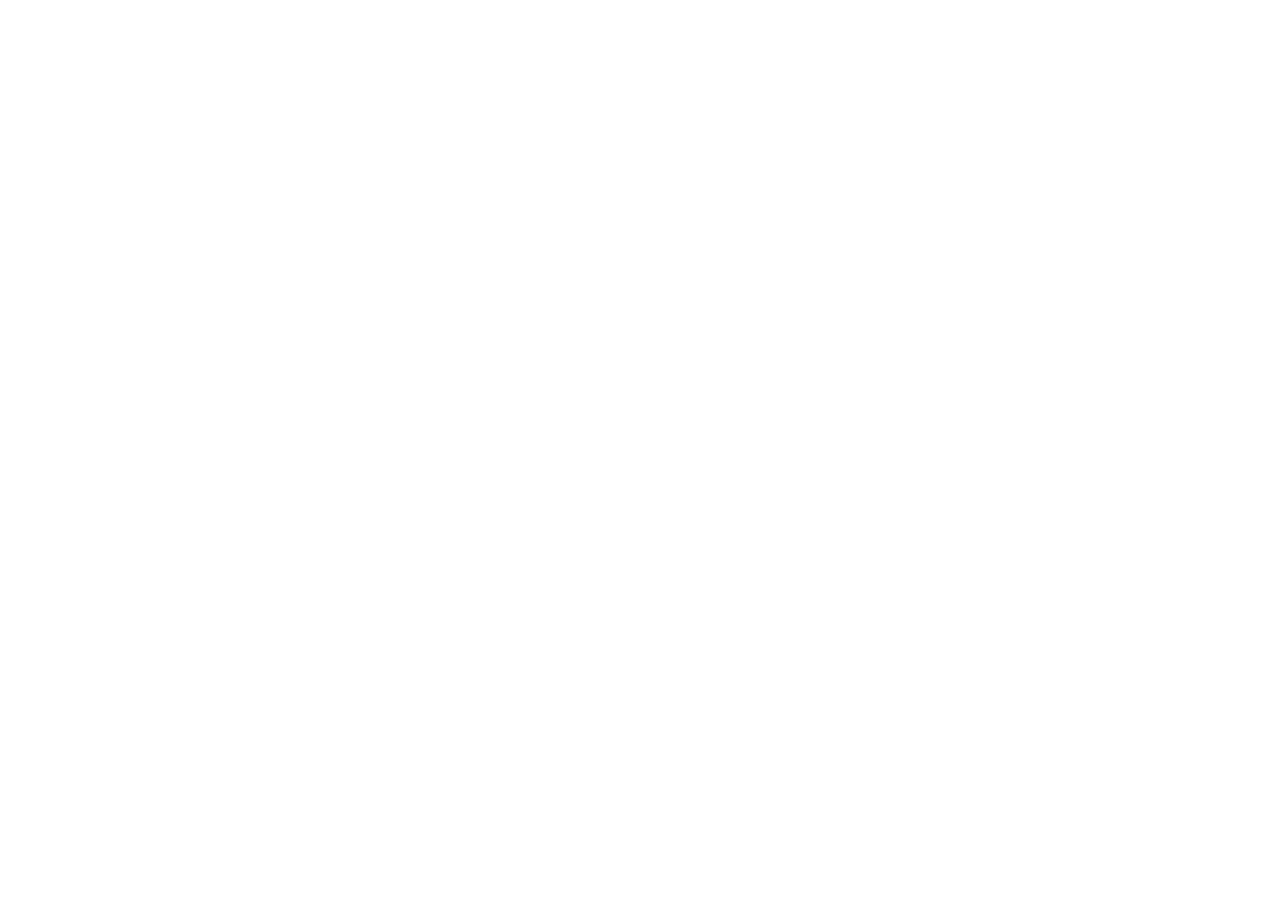
==== index.htm @ d8cf150c "Update index.htm" ====
<!DOCTYPE html>
<html lang="pt-BR">
<head>
<meta charset="utf-8">
<meta name="viewport" content="width=device-width, initial-scale=1, maximum-scale=1, user-scalable=no">
<meta name="theme-color" content="#0a0508">
<title>O Pacto de Prazer — Edição Pro</title>
<link href="https://fonts.googleapis.com/css2?family=Cinzel:wght@400;600;700&family=Inter:wght@300;400;500;600;700&display=swap" rel="stylesheet">
<link rel="stylesheet" href="style.css">
</head>
<body>
<div id="root"></div>
<script src="script.js"></script>
</body>
</html>
---- style.css ----
/* Ajuste do Cronómetro para a tela de 42" */
.timer-section {
    margin-top: 20px;
    padding: 20px;
    background: rgba(255, 255, 255, 0.05);
    border-radius: 15px;
    border: 1px solid #ff2a6d;
    text-align: center;
}
.timer-display {
    font-family: 'Cinzel', serif;
    font-size: 6rem;
    color: #ff2a6d;
    text-shadow: 0 0 20px rgba(255, 42, 109, 0.6);
    font-variant-numeric: tabular-nums;
}
.timer-btn {
    background: #1a0f16;
    border: 2px solid #ff2a6d;
    color: white;
    padding: 12px 35px;
    border-radius: 50px;
    cursor: pointer;
    font-weight: bold;
    margin: 5px;
    transition: 0.3s;
}
.timer-btn:hover { background: #ff2a6d; box-shadow: 0 0 15px #ff2a6d; }
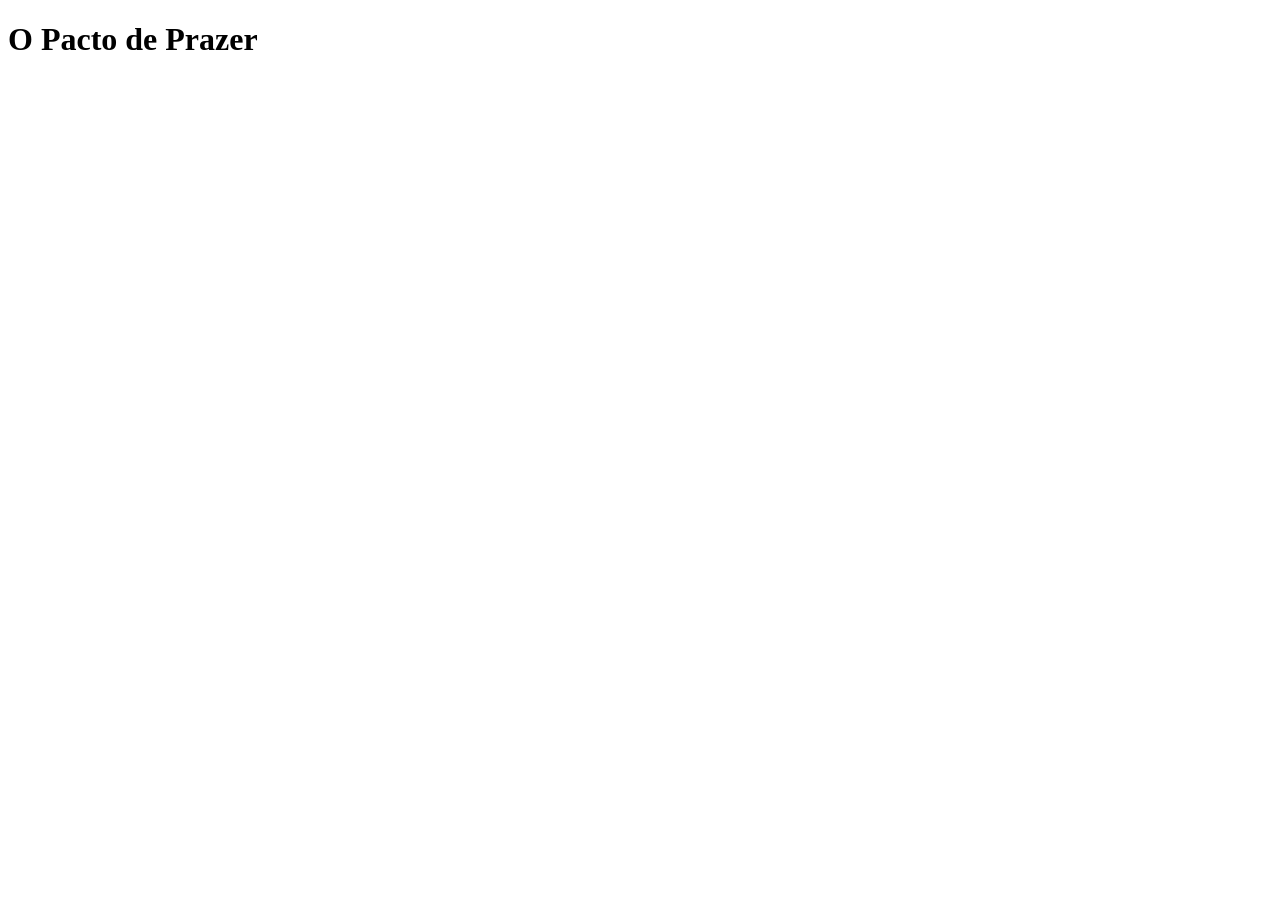
==== commit 7e30a7b7: "Update index.htm" ====
--- a/index.htm
+++ b/index.htm
@@ -1,15 +1,26 @@
 <!DOCTYPE html>
 <html lang="pt-BR">
 <head>
-<meta charset="utf-8">
-<meta name="viewport" content="width=device-width, initial-scale=1, maximum-scale=1, user-scalable=no">
-<meta name="theme-color" content="#0a0508">
-<title>O Pacto de Prazer — Edição Pro</title>
-<link href="https://fonts.googleapis.com/css2?family=Cinzel:wght@400;600;700&family=Inter:wght@300;400;500;600;700&display=swap" rel="stylesheet">
-<link rel="stylesheet" href="style.css">
+  <meta charset="UTF-8">
+  <meta name="viewport" content="width=device-width, initial-scale=1.0">
+  <title>O Pacto de Prazer</title>
+
+  <!-- CSS -->
+  <link rel="stylesheet" href="assets/css/main.css">
+  <link rel="stylesheet" href="assets/css/components.css">
+  <link rel="stylesheet" href="assets/css/responsive.css">
 </head>
 <body>
-<div id="root"></div>
-<script src="script.js"></script>
+
+  <div class="app">
+    <header class="header">
+      <h1>O Pacto de Prazer</h1>
+    </header>
+
+    <main id="game"></main>
+  </div>
+
+  <!-- JS -->
+  <script type="module" src="assets/js/main.js"></script>
 </body>
 </html>
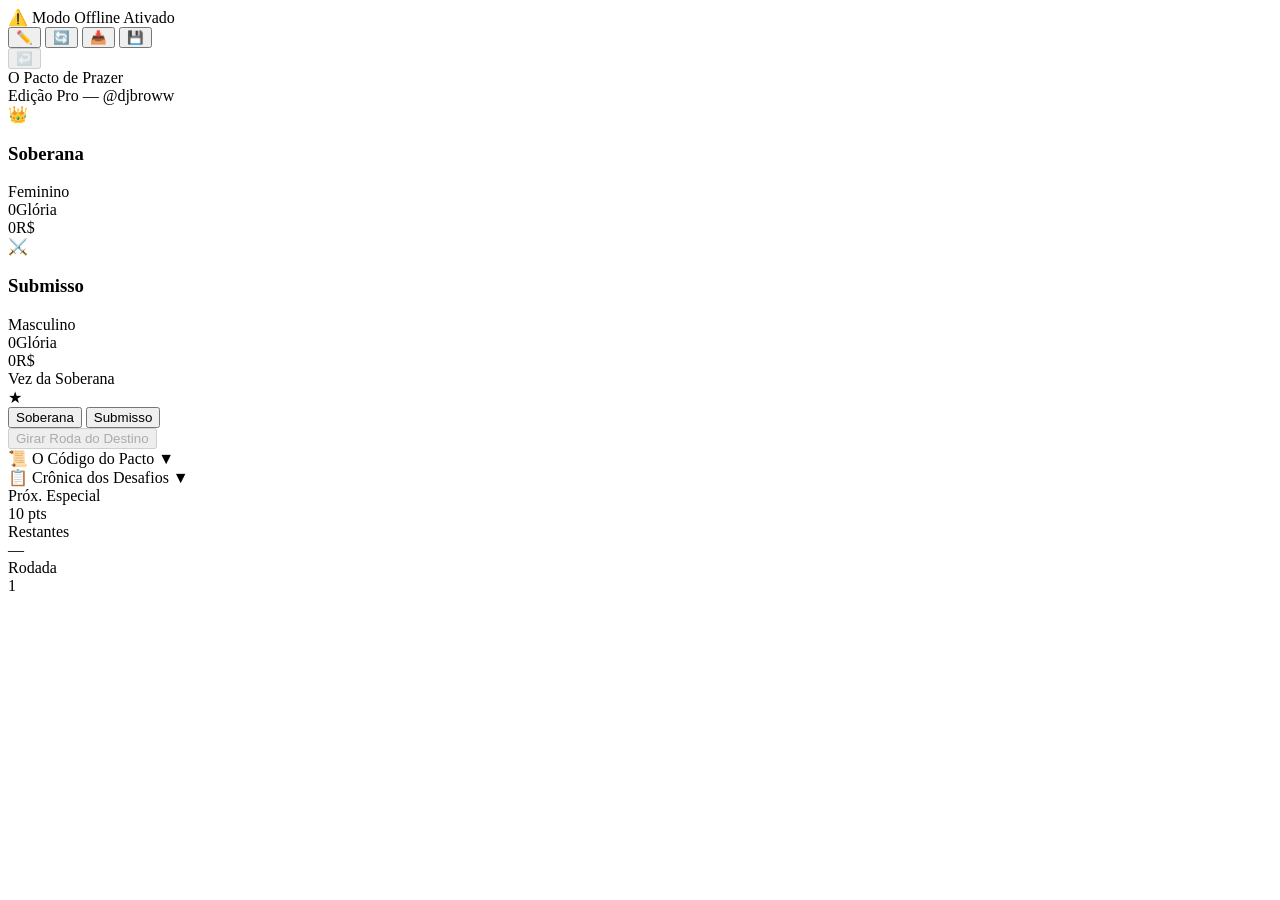
==== commit ce254640: "Update index.htm" ====
--- a/index.htm
+++ b/index.htm
@@ -1,26 +1,106 @@
 <!DOCTYPE html>
 <html lang="pt-BR">
 <head>
-  <meta charset="UTF-8">
-  <meta name="viewport" content="width=device-width, initial-scale=1.0">
-  <title>O Pacto de Prazer</title>
-
-  <!-- CSS -->
-  <link rel="stylesheet" href="assets/css/main.css">
-  <link rel="stylesheet" href="assets/css/components.css">
-  <link rel="stylesheet" href="assets/css/responsive.css">
+    <meta charset="utf-8">
+    <meta name="viewport" content="width=device-width, initial-scale=1, maximum-scale=1, user-scalable=no">
+    <meta name="theme-color" content="#0a0508">
+    <title>O Pacto de Prazer — Edição Pro</title>
+    
+    <link rel="manifest" href="manifest.json">
+    <link href="https://fonts.googleapis.com/css2?family=Cinzel:wght@400;700&family=Inter:wght@300;400;600;700&display=swap" rel="stylesheet">
+    <link rel="stylesheet" href="style.css">
 </head>
 <body>
 
-  <div class="app">
-    <header class="header">
-      <h1>O Pacto de Prazer</h1>
-    </header>
+    <div class="offline-indicator" id="offlineIndicator">
+      ⚠️ Modo Offline Ativado
+    </div>
 
-    <main id="game"></main>
-  </div>
+    <div class="app">
+        <div class="toolbar">
+            <button class="tool-btn" onclick="openEdit()">✏️</button>
+            <button class="tool-btn" onclick="resetGame()">🔄</button>
+            <button class="tool-btn" onclick="importData()">📥</button>
+            <button class="tool-btn" onclick="exportData()">💾</button>
+        </div>
 
-  <!-- JS -->
-  <script type="module" src="assets/js/main.js"></script>
+        <button class="undo-btn" id="undoBtn" onclick="undoLastAction()" disabled>↩️</button>
+
+        <header class="header">
+            <div class="logo">O Pacto de Prazer</div>
+            <div class="subtitle">Edição Pro — @djbroww</div>
+        </header>
+
+        <div class="game-area">
+            <div class="players-bar">
+                <div class="player-card" id="cardF" onclick="selectPlayer('F')">
+                    <div class="player-header">
+                        <div class="player-avatar">👑</div>
+                        <div class="player-info"><h3>Soberana</h3><span>Feminino</span></div>
+                    </div>
+                    <div class="player-stats">
+                        <div class="stat stat-f"><span class="stat-value" id="pointsF">0</span><span class="stat-label">Glória</span></div>
+                        <div class="stat stat-f"><span class="stat-value text-gold" id="moneyF">0</span><span class="stat-label">R$</span></div>
+                    </div>
+                </div>
+
+                <div class="player-card" id="cardM" onclick="selectPlayer('M')">
+                    <div class="player-header">
+                        <div class="player-avatar">⚔️</div>
+                        <div class="player-info"><h3>Submisso</h3><span>Masculino</span></div>
+                    </div>
+                    <div class="player-stats">
+                        <div class="stat stat-m"><span class="stat-value" id="pointsM">0</span><span class="stat-label">Glória</span></div>
+                        <div class="stat stat-m"><span class="stat-value text-gold" id="moneyM">0</span><span class="stat-label">R$</span></div>
+                    </div>
+                </div>
+            </div>
+
+            <div class="turn-bar" id="turnBar">Vez da Soberana</div>
+
+            <div class="wheel-section">
+                <div class="wheel-container">
+                    <div class="wheel-pointer"></div>
+                    <div class="wheel" id="wheel"><div class="wheel-center">★</div></div>
+                </div>
+
+                <div class="action-section">
+                    <div class="selector-row">
+                        <button class="selector-btn" id="btnF" onclick="setSelection('F')">Soberana</button>
+                        <button class="selector-btn" id="btnM" onclick="setSelection('M')">Submisso</button>
+                    </div>
+                    <button class="spin-btn" id="spinBtn" onclick="spinWheel()" disabled>Girar Roda do Destino</button>
+                </div>
+            </div>
+
+            <div class="info-panels">
+                <div class="panel" id="panelRules">
+                    <div class="panel-header" onclick="togglePanel('panelRules')">
+                        <span class="panel-title">📜 O Código do Pacto</span>
+                        <span class="panel-icon">▼</span>
+                    </div>
+                    <div class="panel-content"><div class="panel-body" id="rulesContentBody"></div></div>
+                </div>
+
+                <div class="panel" id="panelHistory">
+                    <div class="panel-header" onclick="togglePanel('panelHistory')">
+                        <span class="panel-title">📋 Crônica dos Desafios</span>
+                        <span class="panel-icon">▼</span>
+                    </div>
+                    <div class="panel-content"><div class="panel-body"><div class="history-list" id="historyList"></div></div></div>
+                </div>
+            </div>
+        </div>
+
+        <div class="status-bar">
+            <div class="status-item"><div class="status-label">Próx. Especial</div><div class="status-value" id="nextSpecial">10 pts</div></div>
+            <div class="status-item"><div class="status-label">Restantes</div><div class="status-value" id="remainingCh">—</div></div>
+            <div class="status-item"><div class="status-label">Rodada</div><div class="status-value" id="roundCount">1</div></div>
+        </div>
+    </div>
+
+    <div class="toast-container" id="toasts"></div>
+    
+    <script src="script.js"></script>
 </body>
 </html>
--- a/style.css
+++ b/style.css
@@ -0,0 +1,21 @@
+:root {
+  --bg-primary: #0a0508;
+  --bg-secondary: #12090f;
+  --bg-card: #1a0f16;
+  --bg-glass: rgba(255, 255, 255, 0.03);
+  --accent-primary: #ff2a6d;
+  --accent-secondary: #ff7eb3;
+  --accent-glow: rgba(255, 42, 109, 0.4);
+  --gold-primary: #ffd700;
+  --gold-secondary: #ffed4e;
+  --gold-glow: rgba(255, 215, 0, 0.4);
+  --text-main: #e0e0e0;
+  --text-dim: #999;
+}
+
+/* Copie o resto de todo o conteúdo que estava entre as tags <style> do seu arquivo original aqui */
+/* Adicione este bloco extra para o cronômetro novo no final */
+.timer-section { margin-top: 25px; text-align: center; background: var(--bg-glass); padding: 20px; border-radius: 20px; border: 1px solid var(--accent-primary); }
+.timer-display { font-family: 'Cinzel', serif; font-size: 6rem; color: var(--accent-primary); text-shadow: 0 0 20px var(--accent-glow); }
+.timer-btn { background: var(--bg-card); border: 2px solid var(--accent-primary); color: white; padding: 12px 35px; border-radius: 50px; cursor: pointer; font-weight: bold; margin: 5px; transition: 0.3s; }
+.timer-btn:hover { background: var(--accent-primary); box-shadow: 0 0 15px var(--accent-glow); }
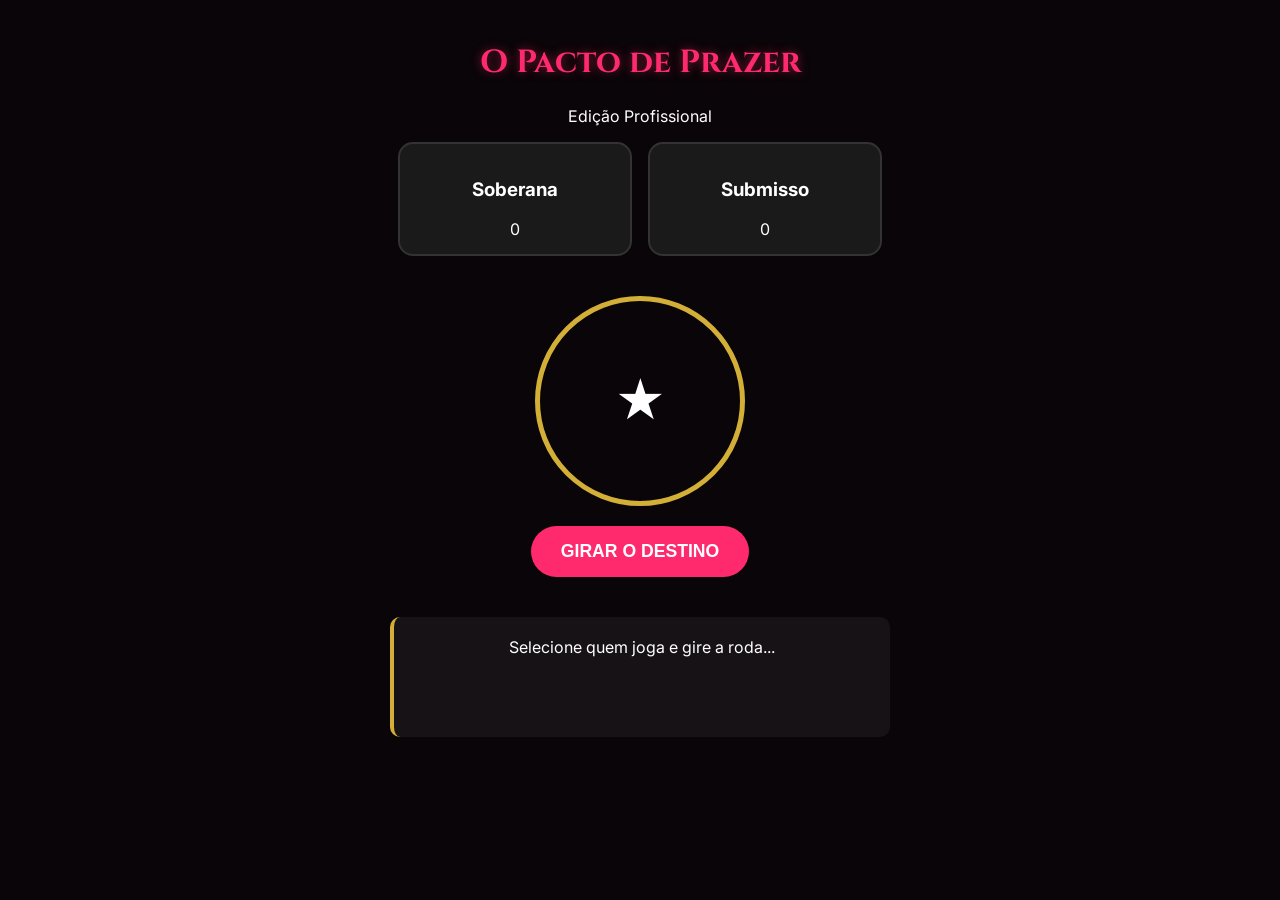
==== commit eeb85b0a: "Update index.htm" ====
--- a/index.htm
+++ b/index.htm
@@ -3,104 +3,38 @@
 <head>
     <meta charset="utf-8">
     <meta name="viewport" content="width=device-width, initial-scale=1, maximum-scale=1, user-scalable=no">
-    <meta name="theme-color" content="#0a0508">
-    <title>O Pacto de Prazer — Edição Pro</title>
-    
+    <title>O Pacto de Prazer</title>
     <link rel="manifest" href="manifest.json">
-    <link href="https://fonts.googleapis.com/css2?family=Cinzel:wght@400;700&family=Inter:wght@300;400;600;700&display=swap" rel="stylesheet">
     <link rel="stylesheet" href="style.css">
+    <link href="https://fonts.googleapis.com/css2?family=Cinzel:wght@700&family=Inter:wght@400;700&display=swap" rel="stylesheet">
 </head>
 <body>
-
-    <div class="offline-indicator" id="offlineIndicator">
-      ⚠️ Modo Offline Ativado
-    </div>
-
     <div class="app">
-        <div class="toolbar">
-            <button class="tool-btn" onclick="openEdit()">✏️</button>
-            <button class="tool-btn" onclick="resetGame()">🔄</button>
-            <button class="tool-btn" onclick="importData()">📥</button>
-            <button class="tool-btn" onclick="exportData()">💾</button>
-        </div>
-
-        <button class="undo-btn" id="undoBtn" onclick="undoLastAction()" disabled>↩️</button>
-
         <header class="header">
-            <div class="logo">O Pacto de Prazer</div>
-            <div class="subtitle">Edição Pro — @djbroww</div>
+            <h1>O Pacto de Prazer</h1>
+            <p>Edição Profissional</p>
         </header>
 
         <div class="game-area">
-            <div class="players-bar">
-                <div class="player-card" id="cardF" onclick="selectPlayer('F')">
-                    <div class="player-header">
-                        <div class="player-avatar">👑</div>
-                        <div class="player-info"><h3>Soberana</h3><span>Feminino</span></div>
-                    </div>
-                    <div class="player-stats">
-                        <div class="stat stat-f"><span class="stat-value" id="pointsF">0</span><span class="stat-label">Glória</span></div>
-                        <div class="stat stat-f"><span class="stat-value text-gold" id="moneyF">0</span><span class="stat-label">R$</span></div>
-                    </div>
+            <div class="players">
+                <div class="card" id="cardF" onclick="selectPlayer('F')">
+                    <h3>Soberana</h3>
+                    <div class="pts" id="pointsF">0</div>
                 </div>
-
-                <div class="player-card" id="cardM" onclick="selectPlayer('M')">
-                    <div class="player-header">
-                        <div class="player-avatar">⚔️</div>
-                        <div class="player-info"><h3>Submisso</h3><span>Masculino</span></div>
-                    </div>
-                    <div class="player-stats">
-                        <div class="stat stat-m"><span class="stat-value" id="pointsM">0</span><span class="stat-label">Glória</span></div>
-                        <div class="stat stat-m"><span class="stat-value text-gold" id="moneyM">0</span><span class="stat-label">R$</span></div>
-                    </div>
+                <div class="card" id="cardM" onclick="selectPlayer('M')">
+                    <h3>Submisso</h3>
+                    <div class="pts" id="pointsM">0</div>
                 </div>
             </div>
 
-            <div class="turn-bar" id="turnBar">Vez da Soberana</div>
-
-            <div class="wheel-section">
-                <div class="wheel-container">
-                    <div class="wheel-pointer"></div>
-                    <div class="wheel" id="wheel"><div class="wheel-center">★</div></div>
-                </div>
-
-                <div class="action-section">
-                    <div class="selector-row">
-                        <button class="selector-btn" id="btnF" onclick="setSelection('F')">Soberana</button>
-                        <button class="selector-btn" id="btnM" onclick="setSelection('M')">Submisso</button>
-                    </div>
-                    <button class="spin-btn" id="spinBtn" onclick="spinWheel()" disabled>Girar Roda do Destino</button>
-                </div>
+            <div class="wheel-box">
+                <div class="wheel" id="wheel">★</div>
+                <button class="spin-btn" id="spinBtn" onclick="spinWheel()">GIRAR O DESTINO</button>
             </div>
 
-            <div class="info-panels">
-                <div class="panel" id="panelRules">
-                    <div class="panel-header" onclick="togglePanel('panelRules')">
-                        <span class="panel-title">📜 O Código do Pacto</span>
-                        <span class="panel-icon">▼</span>
-                    </div>
-                    <div class="panel-content"><div class="panel-body" id="rulesContentBody"></div></div>
-                </div>
-
-                <div class="panel" id="panelHistory">
-                    <div class="panel-header" onclick="togglePanel('panelHistory')">
-                        <span class="panel-title">📋 Crônica dos Desafios</span>
-                        <span class="panel-icon">▼</span>
-                    </div>
-                    <div class="panel-content"><div class="panel-body"><div class="history-list" id="historyList"></div></div></div>
-                </div>
-            </div>
-        </div>
-
-        <div class="status-bar">
-            <div class="status-item"><div class="status-label">Próx. Especial</div><div class="status-value" id="nextSpecial">10 pts</div></div>
-            <div class="status-item"><div class="status-label">Restantes</div><div class="status-value" id="remainingCh">—</div></div>
-            <div class="status-item"><div class="status-label">Rodada</div><div class="status-value" id="roundCount">1</div></div>
+            <div id="challengeDisplay" class="challenge-text">Selecione quem joga e gire a roda...</div>
         </div>
     </div>
-
-    <div class="toast-container" id="toasts"></div>
-    
     <script src="script.js"></script>
 </body>
 </html>
--- a/style.css
+++ b/style.css
@@ -1,21 +1,84 @@
 :root {
-  --bg-primary: #0a0508;
-  --bg-secondary: #12090f;
-  --bg-card: #1a0f16;
-  --bg-glass: rgba(255, 255, 255, 0.03);
-  --accent-primary: #ff2a6d;
-  --accent-secondary: #ff7eb3;
-  --accent-glow: rgba(255, 42, 109, 0.4);
-  --gold-primary: #ffd700;
-  --gold-secondary: #ffed4e;
-  --gold-glow: rgba(255, 215, 0, 0.4);
-  --text-main: #e0e0e0;
-  --text-dim: #999;
+    --primary: #ff2a6d;
+    --gold: #d4af37;
+    --bg: #0a0508;
 }
 
-/* Copie o resto de todo o conteúdo que estava entre as tags <style> do seu arquivo original aqui */
-/* Adicione este bloco extra para o cronômetro novo no final */
-.timer-section { margin-top: 25px; text-align: center; background: var(--bg-glass); padding: 20px; border-radius: 20px; border: 1px solid var(--accent-primary); }
-.timer-display { font-family: 'Cinzel', serif; font-size: 6rem; color: var(--accent-primary); text-shadow: 0 0 20px var(--accent-glow); }
-.timer-btn { background: var(--bg-card); border: 2px solid var(--accent-primary); color: white; padding: 12px 35px; border-radius: 50px; cursor: pointer; font-weight: bold; margin: 5px; transition: 0.3s; }
-.timer-btn:hover { background: var(--accent-primary); box-shadow: 0 0 15px var(--accent-glow); }
+body {
+    background-color: var(--bg);
+    color: white;
+    font-family: 'Inter', sans-serif;
+    margin: 0;
+    display: flex;
+    justify-content: center;
+    overflow-x: hidden;
+}
+
+.app {
+    width: 100%;
+    max-width: 500px;
+    padding: 20px;
+    text-align: center;
+}
+
+.header h1 {
+    font-family: 'Cinzel', serif;
+    color: var(--primary);
+    text-shadow: 0 0 10px rgba(255, 42, 109, 0.5);
+}
+
+.players {
+    display: flex;
+    justify-content: space-around;
+    margin-bottom: 30px;
+}
+
+.card {
+    background: #1a1a1a;
+    padding: 15px;
+    border-radius: 15px;
+    border: 2px solid #333;
+    width: 40%;
+    transition: 0.3s;
+}
+
+.card.active {
+    border-color: var(--primary);
+    box-shadow: 0 0 15px var(--primary);
+}
+
+.wheel-box {
+    margin: 40px 0;
+}
+
+.wheel {
+    width: 200px;
+    height: 200px;
+    border-radius: 50%;
+    border: 5px solid var(--gold);
+    margin: 0 auto 20px;
+    display: flex;
+    align-items: center;
+    justify-content: center;
+    font-size: 50px;
+    transition: transform 3s cubic-bezier(0.1, 0, 0.2, 1);
+}
+
+.spin-btn {
+    background: var(--primary);
+    color: white;
+    border: none;
+    padding: 15px 30px;
+    border-radius: 50px;
+    font-weight: bold;
+    font-size: 1.1rem;
+    cursor: pointer;
+}
+
+.challenge-text {
+    background: rgba(255, 255, 255, 0.05);
+    padding: 20px;
+    border-radius: 10px;
+    min-height: 80px;
+    border-left: 4px solid var(--gold);
+}
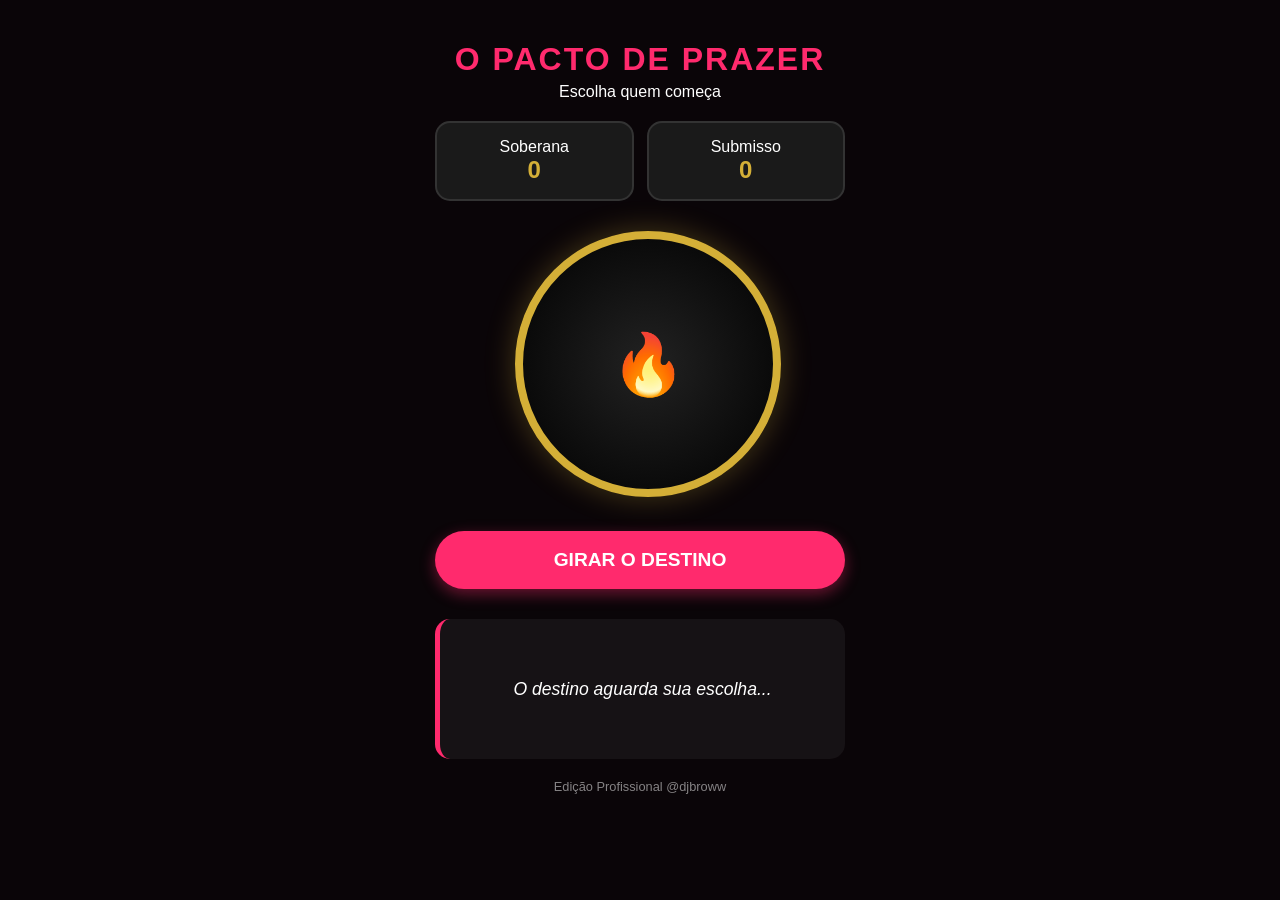
==== commit 1b03c7a5: "Update index.htm" ====
--- a/index.htm
+++ b/index.htm
@@ -4,37 +4,210 @@
     <meta charset="utf-8">
     <meta name="viewport" content="width=device-width, initial-scale=1, maximum-scale=1, user-scalable=no">
     <title>O Pacto de Prazer</title>
-    <link rel="manifest" href="manifest.json">
-    <link rel="stylesheet" href="style.css">
-    <link href="https://fonts.googleapis.com/css2?family=Cinzel:wght@700&family=Inter:wght@400;700&display=swap" rel="stylesheet">
+    
+    <style>
+        :root {
+            --primary: #ff2a6d;
+            --gold: #d4af37;
+            --bg: #0a0508;
+            --card-bg: #1a1a1a;
+        }
+
+        body {
+            background-color: var(--bg);
+            color: white;
+            font-family: 'Segoe UI', Roboto, sans-serif;
+            margin: 0;
+            display: flex;
+            flex-direction: column;
+            align-items: center;
+            min-height: 100vh;
+        }
+
+        .app {
+            width: 100%;
+            max-width: 450px;
+            padding: 20px;
+            box-sizing: border-box;
+            text-align: center;
+        }
+
+        header h1 {
+            color: var(--primary);
+            font-size: 2rem;
+            margin-bottom: 5px;
+            text-transform: uppercase;
+            letter-spacing: 2px;
+        }
+
+        .players {
+            display: flex;
+            justify-content: space-between;
+            margin: 20px 0;
+        }
+
+        .player-card {
+            background: var(--card-bg);
+            border: 2px solid #333;
+            border-radius: 15px;
+            width: 45%;
+            padding: 15px 5px;
+            transition: 0.3s;
+            cursor: pointer;
+        }
+
+        .player-card.active {
+            border-color: var(--primary);
+            box-shadow: 0 0 15px var(--primary);
+            transform: scale(1.05);
+        }
+
+        .points {
+            font-size: 1.5rem;
+            font-weight: bold;
+            color: var(--gold);
+        }
+
+        .wheel-container {
+            position: relative;
+            margin: 30px auto;
+            width: 250px;
+            height: 250px;
+        }
+
+        .wheel {
+            width: 100%;
+            height: 100%;
+            border-radius: 50%;
+            border: 8px solid var(--gold);
+            display: flex;
+            align-items: center;
+            justify-content: center;
+            font-size: 60px;
+            background: radial-gradient(circle, #222, #000);
+            transition: transform 3s cubic-bezier(0.1, 0, 0.2, 1);
+            box-shadow: 0 0 30px rgba(212, 175, 55, 0.3);
+        }
+
+        .spin-btn {
+            background: var(--primary);
+            color: white;
+            border: none;
+            padding: 18px 40px;
+            border-radius: 50px;
+            font-size: 1.2rem;
+            font-weight: bold;
+            margin-top: 20px;
+            cursor: pointer;
+            width: 100%;
+            box-shadow: 0 5px 15px rgba(255, 42, 109, 0.4);
+        }
+
+        .spin-btn:active { transform: scale(0.98); }
+
+        .challenge-box {
+            margin-top: 30px;
+            background: rgba(255, 255, 255, 0.05);
+            border-radius: 15px;
+            padding: 20px;
+            min-height: 100px;
+            display: flex;
+            align-items: center;
+            justify-content: center;
+            border-left: 5px solid var(--primary);
+            font-style: italic;
+            font-size: 1.1rem;
+        }
+
+        .footer { margin-top: auto; padding: 20px; font-size: 0.8rem; opacity: 0.5; }
+    </style>
 </head>
 <body>
+
     <div class="app">
-        <header class="header">
+        <header>
             <h1>O Pacto de Prazer</h1>
-            <p>Edição Profissional</p>
+            <div id="turn-indicator">Escolha quem começa</div>
         </header>
 
-        <div class="game-area">
-            <div class="players">
-                <div class="card" id="cardF" onclick="selectPlayer('F')">
-                    <h3>Soberana</h3>
-                    <div class="pts" id="pointsF">0</div>
-                </div>
-                <div class="card" id="cardM" onclick="selectPlayer('M')">
-                    <h3>Submisso</h3>
-                    <div class="pts" id="pointsM">0</div>
-                </div>
+        <div class="players">
+            <div class="player-card" id="cardF" onclick="selectPlayer('F')">
+                <div>Soberana</div>
+                <div class="points" id="ptsF">0</div>
             </div>
-
-            <div class="wheel-box">
-                <div class="wheel" id="wheel">★</div>
-                <button class="spin-btn" id="spinBtn" onclick="spinWheel()">GIRAR O DESTINO</button>
+            <div class="player-card" id="cardM" onclick="selectPlayer('M')">
+                <div>Submisso</div>
+                <div class="points" id="ptsM">0</div>
             </div>
-
-            <div id="challengeDisplay" class="challenge-text">Selecione quem joga e gire a roda...</div>
         </div>
+
+        <div class="wheel-container">
+            <div class="wheel" id="wheel">🔥</div>
+        </div>
+
+        <button class="spin-btn" onclick="play()">GIRAR O DESTINO</button>
+
+        <div class="challenge-box" id="display">
+            O destino aguarda sua escolha...
+        </div>
+
+        <div class="footer">Edição Profissional @djbroww</div>
     </div>
-    <script src="script.js"></script>
+
+    <script>
+        let currentPlayer = null;
+        let pointsF = 0;
+        let pointsM = 0;
+
+        const desafios = [
+            "Dê um beijo de 1 minuto onde seu parceiro(a) escolher.",
+            "Faça uma massagem relaxante e provocante por 3 minutos.",
+            "Sussurre um fetiche que você nunca contou antes.",
+            "Tire duas peças de roupa à sua escolha.",
+            "O parceiro(a) tem 1 minuto para fazer o que quiser com você.",
+            "Beba um gole de algo e passe para o parceiro(a) pela boca.",
+            "Fique apenas de roupas íntimas até o final da próxima rodada.",
+            "Use as mãos para explorar o corpo do outro, mas sem beijar.",
+            "Descreva detalhadamente o que quer fazer depois do jogo.",
+            "Dê uma mordida leve no pescoço ou orelha do parceiro(a)."
+        ];
+
+        function selectPlayer(p) {
+            currentPlayer = p;
+            document.querySelectorAll('.player-card').forEach(c => c.classList.remove('active'));
+            document.getElementById('card' + p).classList.add('active');
+            document.getElementById('turn-indicator').innerText = "Vez de: " + (p === 'F' ? 'Soberana' : 'Submisso');
+        }
+
+        function play() {
+            if (!currentPlayer) {
+                alert("Selecione primeiro quem vai jogar!");
+                return;
+            }
+
+            const wheel = document.getElementById('wheel');
+            const display = document.getElementById('display');
+            
+            // Giro visual
+            const rotation = Math.floor(Math.random() * 360) + 1440; 
+            wheel.style.transform = `rotate(${rotation}deg)`;
+            display.innerText = "O destino está decidindo...";
+
+            setTimeout(() => {
+                // Escolhe desafio
+                const randomDesafio = desafios[Math.floor(Math.random() * desafios.length)];
+                display.innerText = randomDesafio;
+
+                // Soma pontos
+                if (currentPlayer === 'F') {
+                    pointsF += 10;
+                    document.getElementById('ptsF').innerText = pointsF;
+                } else {
+                    pointsM += 10;
+                    document.getElementById('ptsM').innerText = pointsM;
+                }
+            }, 3000);
+        }
+    </script>
 </body>
 </html>
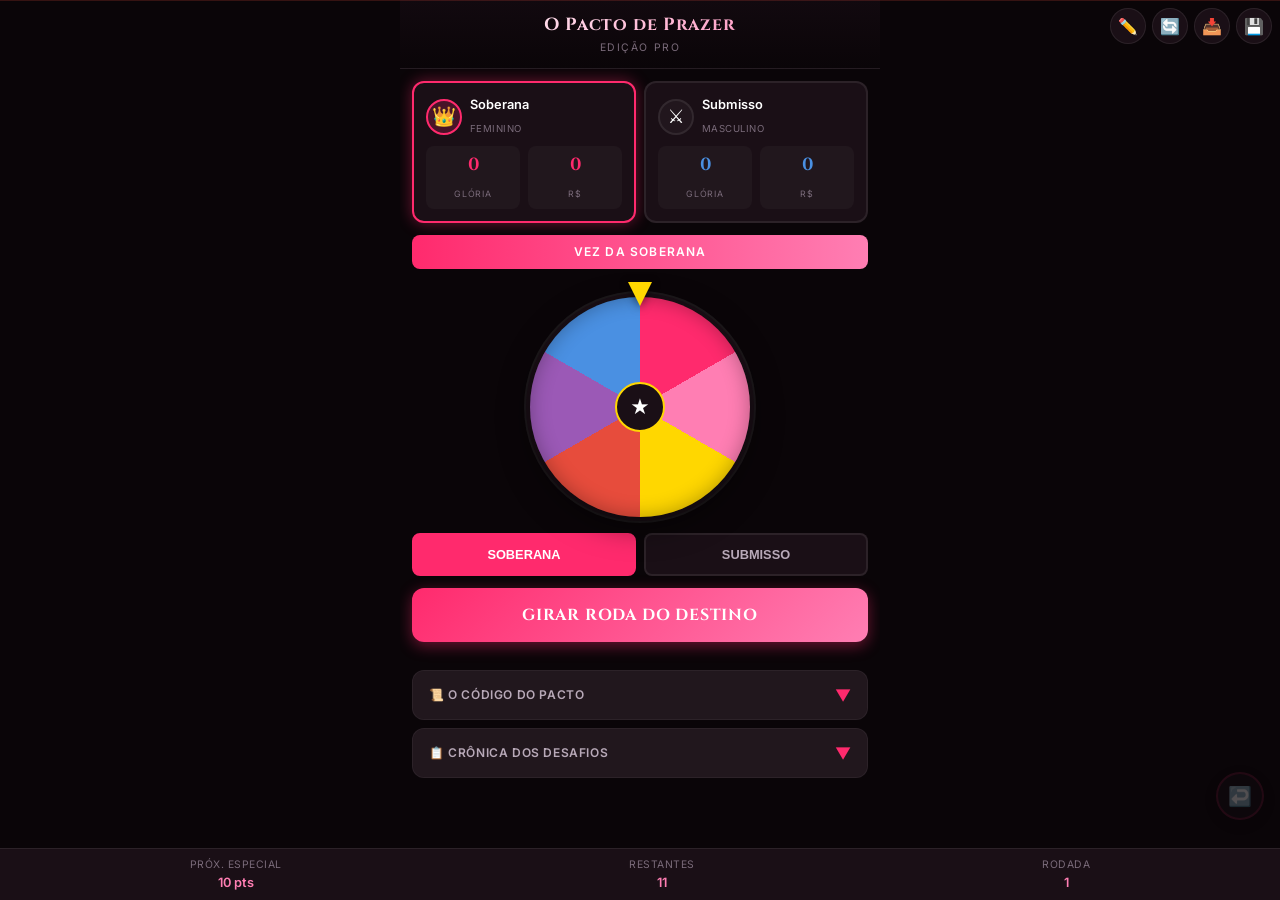
==== commit 41ef0c2e: "Update index.htm" ====
--- a/index.htm
+++ b/index.htm
@@ -1,213 +1,2693 @@
 <!DOCTYPE html>
 <html lang="pt-BR">
 <head>
-    <meta charset="utf-8">
-    <meta name="viewport" content="width=device-width, initial-scale=1, maximum-scale=1, user-scalable=no">
-    <title>O Pacto de Prazer</title>
+<meta charset="utf-8">
+<meta name="viewport" content="width=device-width, initial-scale=1, maximum-scale=1, user-scalable=no">
+<meta name="theme-color" content="#0a0508">
+<meta name="description" content="O Pacto de Prazer - Jogo de desafios para casais">
+<title>O Pacto de Prazer — Edição Pro (Corrigido)</title>
+<link href="https://fonts.googleapis.com/css2?family=Cinzel:wght@400;600;700&family=Inter:wght@300;400;500;600;700&display=swap" rel="stylesheet">
+
+<style>
+  :root {
+    --bg-primary: #0a0508;
+    --bg-secondary: #12090f;
+    --bg-card: #1a0f16;
+    --bg-glass: rgba(255, 255, 255, 0.03);
     
-    <style>
-        :root {
-            --primary: #ff2a6d;
-            --gold: #d4af37;
-            --bg: #0a0508;
-            --card-bg: #1a1a1a;
-        }
-
-        body {
-            background-color: var(--bg);
-            color: white;
-            font-family: 'Segoe UI', Roboto, sans-serif;
-            margin: 0;
-            display: flex;
-            flex-direction: column;
-            align-items: center;
-            min-height: 100vh;
-        }
-
-        .app {
-            width: 100%;
-            max-width: 450px;
-            padding: 20px;
-            box-sizing: border-box;
-            text-align: center;
-        }
-
-        header h1 {
-            color: var(--primary);
-            font-size: 2rem;
-            margin-bottom: 5px;
-            text-transform: uppercase;
-            letter-spacing: 2px;
-        }
-
-        .players {
-            display: flex;
-            justify-content: space-between;
-            margin: 20px 0;
-        }
-
-        .player-card {
-            background: var(--card-bg);
-            border: 2px solid #333;
-            border-radius: 15px;
-            width: 45%;
-            padding: 15px 5px;
-            transition: 0.3s;
-            cursor: pointer;
-        }
-
-        .player-card.active {
-            border-color: var(--primary);
-            box-shadow: 0 0 15px var(--primary);
-            transform: scale(1.05);
-        }
-
-        .points {
-            font-size: 1.5rem;
-            font-weight: bold;
-            color: var(--gold);
-        }
-
-        .wheel-container {
-            position: relative;
-            margin: 30px auto;
-            width: 250px;
-            height: 250px;
-        }
-
-        .wheel {
-            width: 100%;
-            height: 100%;
-            border-radius: 50%;
-            border: 8px solid var(--gold);
-            display: flex;
-            align-items: center;
-            justify-content: center;
-            font-size: 60px;
-            background: radial-gradient(circle, #222, #000);
-            transition: transform 3s cubic-bezier(0.1, 0, 0.2, 1);
-            box-shadow: 0 0 30px rgba(212, 175, 55, 0.3);
-        }
-
-        .spin-btn {
-            background: var(--primary);
-            color: white;
-            border: none;
-            padding: 18px 40px;
-            border-radius: 50px;
-            font-size: 1.2rem;
-            font-weight: bold;
-            margin-top: 20px;
-            cursor: pointer;
-            width: 100%;
-            box-shadow: 0 5px 15px rgba(255, 42, 109, 0.4);
-        }
-
-        .spin-btn:active { transform: scale(0.98); }
-
-        .challenge-box {
-            margin-top: 30px;
-            background: rgba(255, 255, 255, 0.05);
-            border-radius: 15px;
-            padding: 20px;
-            min-height: 100px;
-            display: flex;
-            align-items: center;
-            justify-content: center;
-            border-left: 5px solid var(--primary);
-            font-style: italic;
-            font-size: 1.1rem;
-        }
-
-        .footer { margin-top: auto; padding: 20px; font-size: 0.8rem; opacity: 0.5; }
-    </style>
+    --accent-primary: #ff2a6d;
+    --accent-secondary: #ff7eb3;
+    --accent-glow: rgba(255, 42, 109, 0.4);
+    
+    --gold-primary: #ffd700;
+    --gold-secondary: #ffed4e;
+    --gold-glow: rgba(255, 215, 0, 0.3);
+    
+    --male-primary: #4a90e2;
+    --male-glow: rgba(74, 144, 226, 0.4);
+    
+    --text-primary: #ffffff;
+    --text-secondary: #b8a9b8;
+    --text-muted: #7a6b7a;
+    
+    --border-subtle: rgba(255, 255, 255, 0.08);
+    --border-accent: rgba(255, 42, 109, 0.3);
+    
+    --radius-sm: 8px;
+    --radius-md: 12px;
+    --radius-lg: 16px;
+    
+    --safe-top: env(safe-area-inset-top, 0px);
+    --safe-bottom: env(safe-area-inset-bottom, 0px);
+  }
+
+  * {
+    margin: 0;
+    padding: 0;
+    box-sizing: border-box;
+    -webkit-tap-highlight-color: transparent;
+    touch-action: manipulation;
+  }
+
+  html, body {
+    height: 100%;
+    overflow: hidden;
+    position: fixed;
+    width: 100%;
+  }
+
+  body {
+    font-family: 'Inter', system-ui, -apple-system, sans-serif;
+    background: var(--bg-primary);
+    color: var(--text-primary);
+    line-height: 1.5;
+    padding-top: var(--safe-top);
+    padding-bottom: var(--safe-bottom);
+  }
+
+  /* App Container */
+  .app {
+    height: 100vh;
+    height: 100dvh;
+    display: flex;
+    flex-direction: column;
+    max-width: 480px;
+    margin: 0 auto;
+    position: relative;
+  }
+
+  /* Header */
+  .header {
+    padding: 12px 16px;
+    text-align: center;
+    border-bottom: 1px solid var(--border-subtle);
+    background: linear-gradient(180deg, var(--bg-secondary) 0%, var(--bg-primary) 100%);
+    flex-shrink: 0;
+  }
+
+  .logo {
+    font-family: 'Cinzel', serif;
+    font-size: 1.1rem;
+    font-weight: 700;
+    background: linear-gradient(135deg, var(--text-primary) 0%, var(--accent-secondary) 100%);
+    -webkit-background-clip: text;
+    -webkit-text-fill-color: transparent;
+    letter-spacing: 0.05em;
+  }
+
+  .subtitle {
+    font-size: 0.65rem;
+    color: var(--text-muted);
+    text-transform: uppercase;
+    letter-spacing: 0.15em;
+    margin-top: 2px;
+  }
+
+  /* Game Area */
+  .game-area {
+    flex: 1;
+    overflow-y: auto;
+    overflow-x: hidden;
+    -webkit-overflow-scrolling: touch;
+    padding: 12px;
+    display: flex;
+    flex-direction: column;
+    gap: 12px;
+  }
+
+  .game-area::-webkit-scrollbar {
+    width: 0;
+    display: none;
+  }
+
+  /* Players Bar */
+  .players-bar {
+    display: flex;
+    gap: 8px;
+    flex-shrink: 0;
+  }
+
+  .player-card {
+    flex: 1;
+    background: var(--bg-card);
+    border: 2px solid var(--border-subtle);
+    border-radius: var(--radius-md);
+    padding: 12px;
+    position: relative;
+    transition: all 0.2s ease;
+    cursor: pointer;
+  }
+
+  .player-card.active-f {
+    border-color: var(--accent-primary);
+    box-shadow: 0 0 15px var(--accent-glow);
+  }
+
+  .player-card.active-m {
+    border-color: var(--male-primary);
+    box-shadow: 0 0 15px var(--male-glow);
+  }
+
+  .player-header {
+    display: flex;
+    align-items: center;
+    gap: 8px;
+    margin-bottom: 8px;
+  }
+
+  .player-avatar {
+    width: 36px;
+    height: 36px;
+    border-radius: 50%;
+    display: flex;
+    align-items: center;
+    justify-content: center;
+    font-size: 1.2rem;
+    background: var(--bg-glass);
+    border: 2px solid var(--border-subtle);
+  }
+
+  .active-f .player-avatar {
+    background: rgba(255, 42, 109, 0.2);
+    border-color: var(--accent-primary);
+  }
+
+  .active-m .player-avatar {
+    background: rgba(74, 144, 226, 0.2);
+    border-color: var(--male-primary);
+  }
+
+  .player-info h3 {
+    font-size: 0.8rem;
+    font-weight: 600;
+    color: var(--text-primary);
+    margin: 0;
+  }
+
+  .player-info span {
+    font-size: 0.6rem;
+    color: var(--text-muted);
+    text-transform: uppercase;
+    letter-spacing: 0.05em;
+  }
+
+  .player-stats {
+    display: grid;
+    grid-template-columns: 1fr 1fr;
+    gap: 8px;
+  }
+
+  .stat {
+    text-align: center;
+    padding: 6px;
+    background: var(--bg-glass);
+    border-radius: var(--radius-sm);
+  }
+
+  .stat-value {
+    font-family: 'Cinzel', serif;
+    font-size: 1.1rem;
+    font-weight: 700;
+    display: block;
+  }
+
+  .stat-f .stat-value {
+    color: var(--accent-primary);
+  }
+
+  .stat-m .stat-value {
+    color: var(--male-primary);
+  }
+
+  .stat-label {
+    font-size: 0.55rem;
+    color: var(--text-muted);
+    text-transform: uppercase;
+    letter-spacing: 0.1em;
+  }
+
+  /* Turn Bar */
+  .turn-bar {
+    background: linear-gradient(90deg, var(--accent-primary), var(--accent-secondary));
+    color: white;
+    text-align: center;
+    padding: 8px;
+    border-radius: var(--radius-sm);
+    font-size: 0.75rem;
+    font-weight: 600;
+    text-transform: uppercase;
+    letter-spacing: 0.1em;
+    position: relative;
+    overflow: hidden;
+  }
+
+  .turn-bar.male {
+    background: linear-gradient(90deg, var(--male-primary), #63b3ed);
+  }
+
+  .turn-bar::before {
+    content: '';
+    position: absolute;
+    top: 0;
+    left: -100%;
+    width: 100%;
+    height: 100%;
+    background: linear-gradient(90deg, transparent, rgba(255,255,255,0.3), transparent);
+    animation: shimmer 2s infinite;
+  }
+
+  @keyframes shimmer {
+    0% { left: -100%; }
+    100% { left: 100%; }
+  }
+
+  /* Wheel Section */
+  .wheel-section {
+    display: flex;
+    flex-direction: column;
+    align-items: center;
+    padding: 16px 0;
+  }
+
+  .wheel-container {
+    position: relative;
+    width: 220px;
+    height: 220px;
+    margin-bottom: 16px;
+    will-change: transform;
+  }
+
+  .wheel {
+    width: 100%;
+    height: 100%;
+    border-radius: 50%;
+    background: conic-gradient(
+      from 0deg,
+      var(--accent-primary) 0deg 60deg,
+      var(--accent-secondary) 60deg 120deg,
+      var(--gold-primary) 120deg 180deg,
+      #e74c3c 180deg 240deg,
+      #9b59b6 240deg 300deg,
+      var(--male-primary) 300deg 360deg
+    );
+    box-shadow: 
+      0 10px 30px rgba(0,0,0,0.5),
+      inset 0 0 20px rgba(0,0,0,0.3),
+      0 0 0 4px var(--bg-card),
+      0 0 0 6px var(--border-subtle);
+    transition: transform 3s cubic-bezier(0.16, 1, 0.3, 1);
+    position: relative;
+    will-change: transform;
+    transform: translateZ(0);
+  }
+
+  .wheel-center {
+    position: absolute;
+    top: 50%;
+    left: 50%;
+    transform: translate(-50%, -50%);
+    width: 50px;
+    height: 50px;
+    background: var(--bg-card);
+    border-radius: 50%;
+    border: 2px solid var(--gold-primary);
+    display: flex;
+    align-items: center;
+    justify-content: center;
+    font-size: 1.2rem;
+    z-index: 10;
+  }
+
+  .wheel-pointer {
+    position: absolute;
+    top: -15px;
+    left: 50%;
+    transform: translateX(-50%);
+    width: 0;
+    height: 0;
+    border-left: 12px solid transparent;
+    border-right: 12px solid transparent;
+    border-top: 24px solid var(--gold-primary);
+    filter: drop-shadow(0 2px 4px rgba(0,0,0,0.5));
+    z-index: 20;
+  }
+
+  /* Action Section */
+  .action-section {
+    width: 100%;
+  }
+
+  .selector-row {
+    display: flex;
+    gap: 8px;
+    margin-bottom: 12px;
+  }
+
+  .selector-btn {
+    flex: 1;
+    padding: 12px;
+    border: 2px solid var(--border-subtle);
+    background: var(--bg-card);
+    color: var(--text-secondary);
+    border-radius: var(--radius-sm);
+    font-size: 0.8rem;
+    font-weight: 600;
+    cursor: pointer;
+    transition: all 0.2s;
+    text-transform: uppercase;
+  }
+
+  .selector-btn.active-f {
+    background: var(--accent-primary);
+    border-color: var(--accent-primary);
+    color: white;
+  }
+
+  .selector-btn.active-m {
+    background: var(--male-primary);
+    border-color: var(--male-primary);
+    color: white;
+  }
+
+  .spin-btn {
+    width: 100%;
+    padding: 16px;
+    border: none;
+    border-radius: var(--radius-md);
+    background: linear-gradient(135deg, var(--accent-primary), var(--accent-secondary));
+    color: white;
+    font-family: 'Cinzel', serif;
+    font-size: 1rem;
+    font-weight: 700;
+    cursor: pointer;
+    position: relative;
+    overflow: hidden;
+    text-transform: uppercase;
+    letter-spacing: 0.05em;
+    box-shadow: 0 4px 15px var(--accent-glow);
+    transition: transform 0.1s;
+  }
+
+  .spin-btn:active {
+    transform: scale(0.98);
+  }
+
+  .spin-btn:disabled {
+    opacity: 0.4;
+    cursor: not-allowed;
+    box-shadow: none;
+    transform: none;
+  }
+
+  .spin-btn.special {
+    background: linear-gradient(135deg, var(--gold-primary), #ff8c00);
+    box-shadow: 0 4px 15px var(--gold-glow);
+    animation: pulse-gold 1.5s infinite;
+  }
+
+  @keyframes pulse-gold {
+    0%, 100% { box-shadow: 0 4px 15px var(--gold-glow); }
+    50% { box-shadow: 0 4px 25px var(--gold-glow), 0 0 40px rgba(255,215,0,0.4); }
+  }
+
+  /* Info Panels */
+  .info-panels {
+    display: flex;
+    flex-direction: column;
+    gap: 8px;
+  }
+
+  .panel {
+    background: var(--bg-card);
+    border: 1px solid var(--border-subtle);
+    border-radius: var(--radius-md);
+    overflow: hidden;
+  }
+
+  .panel-header {
+    padding: 12px 16px;
+    display: flex;
+    justify-content: space-between;
+    align-items: center;
+    cursor: pointer;
+    background: var(--bg-glass);
+    transition: background 0.2s;
+  }
+
+  .panel-header:hover {
+    background: rgba(255, 255, 255, 0.05);
+  }
+
+  .panel-title {
+    font-size: 0.75rem;
+    font-weight: 600;
+    text-transform: uppercase;
+    letter-spacing: 0.05em;
+    color: var(--text-secondary);
+    display: flex;
+    align-items: center;
+    gap: 6px;
+  }
+
+  .panel-icon {
+    transition: transform 0.3s;
+    color: var(--accent-primary);
+  }
+
+  .panel.open .panel-icon {
+    transform: rotate(180deg);
+  }
+
+  .panel-content {
+    max-height: 0;
+    overflow: hidden;
+    transition: max-height 0.3s ease;
+  }
+
+  .panel.open .panel-content {
+    max-height: 300px;
+    overflow-y: auto;
+  }
+
+  .panel-body {
+    padding: 12px 16px;
+    font-size: 0.8rem;
+    color: var(--text-secondary);
+    line-height: 1.6;
+  }
+
+  /* Rules */
+  .rule-item {
+    padding: 10px 0;
+    border-bottom: 1px solid var(--border-subtle);
+  }
+
+  .rule-item:last-child {
+    border-bottom: none;
+  }
+
+  .rule-title {
+    color: var(--accent-secondary);
+    font-weight: 600;
+    font-size: 0.75rem;
+    text-transform: uppercase;
+    letter-spacing: 0.05em;
+    margin-bottom: 4px;
+    display: flex;
+    align-items: center;
+    gap: 4px;
+  }
+
+  .rule-title::before {
+    content: '◆';
+    color: var(--accent-primary);
+    font-size: 0.5rem;
+  }
+
+  .rule-penalty {
+    color: var(--gold-primary);
+    font-size: 0.7rem;
+    font-weight: 500;
+    margin-top: 4px;
+    display: block;
+  }
+
+  /* History */
+  .history-list {
+    max-height: 200px;
+    overflow-y: auto;
+  }
+
+  .history-item {
+    padding: 8px 0;
+    border-bottom: 1px solid var(--border-subtle);
+    font-size: 0.75rem;
+    display: flex;
+    gap: 8px;
+  }
+
+  .history-time {
+    color: var(--text-muted);
+    min-width: 45px;
+    font-size: 0.65rem;
+  }
+
+  .history-text {
+    flex: 1;
+    color: var(--text-secondary);
+  }
+
+  /* Modals */
+  .modal {
+    position: fixed;
+    inset: 0;
+    background: rgba(0, 0, 0, 0.95);
+    z-index: 1000;
+    display: flex;
+    flex-direction: column;
+    opacity: 0;
+    visibility: hidden;
+    transition: all 0.3s;
+  }
+
+  .modal.show {
+    opacity: 1;
+    visibility: visible;
+  }
+
+  .modal-header {
+    padding: 16px;
+    border-bottom: 1px solid var(--border-subtle);
+    text-align: center;
+    flex-shrink: 0;
+  }
+
+  .modal-badge {
+    display: inline-block;
+    padding: 4px 12px;
+    background: var(--accent-primary);
+    color: white;
+    font-size: 0.65rem;
+    font-weight: 700;
+    text-transform: uppercase;
+    letter-spacing: 0.1em;
+    border-radius: 20px;
+    margin-bottom: 8px;
+  }
+
+  .modal-badge.special {
+    background: var(--gold-primary);
+    color: var(--bg-primary);
+  }
+
+  .modal-badge.secret {
+    background: #9b59b6;
+  }
+
+  .modal-title {
+    font-family: 'Cinzel', serif;
+    font-size: 1.1rem;
+    font-weight: 700;
+    color: var(--text-primary);
+    line-height: 1.3;
+  }
+
+  .modal-body {
+    flex: 1;
+    overflow-y: auto;
+    padding: 16px;
+    -webkit-overflow-scrolling: touch;
+  }
+
+  .challenge-text {
+    font-size: 0.9rem;
+    line-height: 1.8;
+    color: var(--text-secondary);
+    white-space: pre-wrap;
+  }
+
+  .challenge-text strong {
+    color: var(--accent-secondary);
+  }
+
+  .timer-section {
+    text-align: center;
+    padding: 20px 0;
+  }
+
+  .timer-display {
+    font-family: 'Cinzel', serif;
+    font-size: 3rem;
+    font-weight: 700;
+    color: var(--accent-primary);
+    text-shadow: 0 0 20px var(--accent-glow);
+  }
+
+  .timer-label {
+    font-size: 0.7rem;
+    color: var(--text-muted);
+    text-transform: uppercase;
+    letter-spacing: 0.1em;
+    margin-top: 4px;
+  }
+
+  .modal-footer {
+    padding: 16px;
+    border-top: 1px solid var(--border-subtle);
+    display: flex;
+    flex-direction: column;
+    gap: 8px;
+    flex-shrink: 0;
+  }
+
+  .btn {
+    width: 100%;
+    padding: 14px;
+    border: none;
+    border-radius: var(--radius-sm);
+    font-size: 0.85rem;
+    font-weight: 600;
+    cursor: pointer;
+    transition: all 0.2s;
+    text-transform: uppercase;
+    letter-spacing: 0.05em;
+    position: relative;
+    overflow: hidden;
+  }
+
+  .btn:active {
+    transform: scale(0.98);
+  }
+
+  .btn-primary {
+    background: linear-gradient(135deg, var(--accent-primary), var(--accent-secondary));
+    color: white;
+  }
+
+  .btn-secondary {
+    background: var(--bg-glass);
+    color: var(--text-secondary);
+    border: 1px solid var(--border-subtle);
+  }
+
+  .btn-danger {
+    background: linear-gradient(135deg, #e74c3c, #c0392b);
+    color: white;
+  }
+
+  .btn-gold {
+    background: linear-gradient(135deg, var(--gold-primary), #ff8c00);
+    color: var(--bg-primary);
+    font-weight: 700;
+  }
+
+  .btn:disabled {
+    opacity: 0.4;
+    cursor: not-allowed;
+    transform: none;
+  }
+
+  .btn-row {
+    display: flex;
+    gap: 8px;
+  }
+
+  .btn-row .btn {
+    flex: 1;
+  }
+
+  /* Undo Button */
+  .undo-btn {
+    position: fixed;
+    bottom: 80px;
+    right: 16px;
+    width: 48px;
+    height: 48px;
+    border-radius: 50%;
+    background: var(--bg-card);
+    border: 2px solid var(--border-accent);
+    color: var(--accent-primary);
+    display: flex;
+    align-items: center;
+    justify-content: center;
+    cursor: pointer;
+    font-size: 1.2rem;
+    z-index: 100;
+    box-shadow: 0 4px 15px rgba(0,0,0,0.3);
+    transition: all 0.2s;
+  }
+
+  .undo-btn:hover {
+    background: var(--accent-primary);
+    color: white;
+    transform: scale(1.1);
+  }
+
+  .undo-btn:disabled {
+    opacity: 0.3;
+    cursor: not-allowed;
+    transform: none;
+  }
+
+  /* Toolbar */
+  .toolbar {
+    position: fixed;
+    top: 8px;
+    right: 8px;
+    display: flex;
+    gap: 6px;
+    z-index: 100;
+  }
+
+  .tool-btn {
+    width: 36px;
+    height: 36px;
+    border-radius: 50%;
+    border: 1px solid var(--border-subtle);
+    background: var(--bg-card);
+    color: var(--text-secondary);
+    display: flex;
+    align-items: center;
+    justify-content: center;
+    cursor: pointer;
+    font-size: 1rem;
+    transition: all 0.2s;
+  }
+
+  .tool-btn:hover {
+    background: var(--accent-primary);
+    color: white;
+    border-color: var(--accent-primary);
+  }
+
+  /* Toast Container */
+  .toast-container {
+    position: fixed;
+    bottom: 80px;
+    left: 16px;
+    right: 16px;
+    z-index: 2000;
+    display: flex;
+    flex-direction: column;
+    gap: 8px;
+    pointer-events: none;
+  }
+
+  .toast {
+    background: var(--bg-card);
+    border: 1px solid var(--border-accent);
+    border-radius: var(--radius-md);
+    padding: 12px 16px;
+    color: var(--text-primary);
+    font-size: 0.85rem;
+    box-shadow: 0 4px 20px rgba(0,0,0,0.4);
+    animation: toast-in 0.3s ease;
+    pointer-events: auto;
+    display: flex;
+    align-items: center;
+    gap: 8px;
+  }
+
+  @keyframes toast-in {
+    from { opacity: 0; transform: translateY(20px); }
+    to { opacity: 1; transform: translateY(0); }
+  }
+
+  /* Status Bar */
+  .status-bar {
+    position: fixed;
+    bottom: 0;
+    left: 0;
+    right: 0;
+    background: var(--bg-card);
+    border-top: 1px solid var(--border-subtle);
+    padding: 8px 16px;
+    display: flex;
+    justify-content: space-around;
+    font-size: 0.65rem;
+    z-index: 50;
+  }
+
+  .status-item {
+    text-align: center;
+  }
+
+  .status-label {
+    color: var(--text-muted);
+    text-transform: uppercase;
+    letter-spacing: 0.05em;
+  }
+
+  .status-value {
+    color: var(--accent-secondary);
+    font-weight: 600;
+    font-size: 0.8rem;
+  }
+
+  /* Offline Indicator */
+  .offline-indicator {
+    position: fixed;
+    top: 0;
+    left: 0;
+    right: 0;
+    background: #e74c3c;
+    color: white;
+    text-align: center;
+    padding: 4px;
+    font-size: 0.7rem;
+    z-index: 3000;
+    transform: translateY(-100%);
+    transition: transform 0.3s;
+  }
+
+  .offline-indicator.show {
+    transform: translateY(0);
+  }
+
+  /* Password Modal */
+  .password-input {
+    width: 100%;
+    padding: 12px;
+    background: var(--bg-primary);
+    border: 2px solid var(--border-subtle);
+    border-radius: var(--radius-sm);
+    color: white;
+    font-size: 1rem;
+    text-align: center;
+    letter-spacing: 0.2em;
+    margin-bottom: 12px;
+  }
+
+  .password-input:focus {
+    outline: none;
+    border-color: var(--accent-primary);
+  }
+
+  /* Editor Styles */
+  .editor-tabs {
+    display: flex;
+    border-bottom: 1px solid var(--border-subtle);
+  }
+
+  .editor-tab {
+    flex: 1;
+    padding: 12px;
+    background: transparent;
+    border: none;
+    color: var(--text-secondary);
+    font-size: 0.8rem;
+    font-weight: 600;
+    cursor: pointer;
+    text-transform: uppercase;
+    transition: all 0.2s;
+  }
+
+  .editor-tab.active-f {
+    background: var(--accent-primary);
+    color: white;
+  }
+
+  .editor-tab.active-m {
+    background: var(--male-primary);
+    color: white;
+  }
+
+  .editor-tab.active-s {
+    background: var(--gold-primary);
+    color: var(--bg-primary);
+  }
+
+  .challenge-editor {
+    background: var(--bg-glass);
+    padding: 12px;
+    border-radius: 8px;
+    margin-bottom: 12px;
+    border-left: 3px solid var(--accent-primary);
+  }
+
+  .editor-field {
+    width: 100%;
+    padding: 8px;
+    margin-bottom: 8px;
+    background: var(--bg-primary);
+    border: 1px solid var(--border-subtle);
+    border-radius: 4px;
+    color: white;
+    font-size: 0.8rem;
+    font-family: inherit;
+  }
+
+  .editor-field:focus {
+    outline: none;
+    border-color: var(--accent-primary);
+  }
+
+  .editor-textarea {
+    min-height: 80px;
+    resize: vertical;
+  }
+
+  .editor-actions {
+    display: flex;
+    gap: 8px;
+    margin-top: 8px;
+  }
+
+  .btn-small {
+    padding: 6px 12px;
+    font-size: 0.7rem;
+  }
+
+  /* Accessibility */
+  .sr-only {
+    position: absolute;
+    width: 1px;
+    height: 1px;
+    padding: 0;
+    margin: -1px;
+    overflow: hidden;
+    clip: rect(0, 0, 0, 0);
+    white-space: nowrap;
+    border-width: 0;
+  }
+
+  /* Focus styles for keyboard navigation */
+  button:focus-visible,
+  input:focus-visible {
+    outline: 2px solid var(--accent-primary);
+    outline-offset: 2px;
+  }
+
+  /* Reduced motion */
+  @media (prefers-reduced-motion: reduce) {
+    *,
+    *::before,
+    *::after {
+      animation-duration: 0.01ms !important;
+      animation-iteration-count: 1 !important;
+      transition-duration: 0.01ms !important;
+    }
+  }
+
+  /* High contrast mode */
+  @media (prefers-contrast: high) {
+    :root {
+      --text-secondary: #ffffff;
+      --text-muted: #cccccc;
+      --border-subtle: rgba(255, 255, 255, 0.3);
+    }
+  }
+
+  /* Touch feedback */
+  @media (hover: none) {
+    .player-card:active,
+    .selector-btn:active,
+    .tool-btn:active {
+      transform: scale(0.98);
+    }
+  }
+
+  .hidden {
+    display: none !important;
+  }
+
+  .text-gold {
+    color: var(--gold-primary);
+  }
+
+  .text-accent {
+    color: var(--accent-primary);
+  }
+
+  /* Animations */
+  @keyframes shake {
+    0%, 100% { transform: translateX(0); }
+    25% { transform: translateX(-5px); }
+    75% { transform: translateX(5px); }
+  }
+
+  .shake {
+    animation: shake 0.3s ease-in-out;
+  }
+
+  @keyframes pulse {
+    0%, 100% { opacity: 1; }
+    50% { opacity: 0.7; }
+  }
+
+  .pulse {
+    animation: pulse 1.5s infinite;
+  }
+</style>
 </head>
 <body>
 
-    <div class="app">
-        <header>
-            <h1>O Pacto de Prazer</h1>
-            <div id="turn-indicator">Escolha quem começa</div>
-        </header>
-
-        <div class="players">
-            <div class="player-card" id="cardF" onclick="selectPlayer('F')">
-                <div>Soberana</div>
-                <div class="points" id="ptsF">0</div>
+<div class="offline-indicator" id="offlineIndicator" role="status" aria-live="polite">
+  ⚠️ Modo Offline - Jogo funcionando normalmente
+</div>
+
+<div class="app" role="main" aria-label="O Pacto de Prazer - Jogo Principal">
+  <!-- Toolbar -->
+  <div class="toolbar" role="toolbar" aria-label="Ferramentas do jogo">
+    <button class="tool-btn" onclick="openEdit()" title="Editar Desafios" aria-label="Abrir editor de desafios">
+      ✏️
+      <span class="sr-only">Editar</span>
+    </button>
+    <button class="tool-btn" onclick="resetGame()" title="Reiniciar Jogo" aria-label="Reiniciar jogo">
+      🔄
+      <span class="sr-only">Reiniciar</span>
+    </button>
+    <button class="tool-btn" onclick="importData()" title="Importar Backup" aria-label="Importar backup">
+      📥
+      <span class="sr-only">Importar</span>
+    </button>
+    <button class="tool-btn" onclick="exportData()" title="Exportar Dados" aria-label="Exportar dados do jogo">
+      💾
+      <span class="sr-only">Exportar</span>
+    </button>
+  </div>
+
+  <!-- Undo Button -->
+  <button class="undo-btn" id="undoBtn" onclick="undoLastAction()" disabled title="Desfazer última ação" aria-label="Desfazer última ação">
+    ↩️
+  </button>
+
+  <!-- Header -->
+  <header class="header">
+    <div class="logo" role="heading" aria-level="1">O Pacto de Prazer</div>
+    <div class="subtitle">Edição Pro</div>
+  </header>
+
+  <!-- Game Area -->
+  <div class="game-area">
+    <!-- Players Bar -->
+    <div class="players-bar" role="region" aria-label="Jogadores">
+      <div class="player-card" id="cardF" onclick="selectPlayer('F')" role="button" tabindex="0" aria-pressed="false" aria-label="Selecionar Soberana">
+        <div class="player-header">
+          <div class="player-avatar" aria-hidden="true">👑</div>
+          <div class="player-info">
+            <h3>Soberana</h3>
+            <span>Feminino</span>
+          </div>
+        </div>
+        <div class="player-stats">
+          <div class="stat stat-f">
+            <span class="stat-value" id="pointsF">0</span>
+            <span class="stat-label">Glória</span>
+          </div>
+          <div class="stat stat-f">
+            <span class="stat-value text-gold" id="moneyF">0</span>
+            <span class="stat-label">R$</span>
+          </div>
+        </div>
+      </div>
+
+      <div class="player-card" id="cardM" onclick="selectPlayer('M')" role="button" tabindex="0" aria-pressed="false" aria-label="Selecionar Submisso">
+        <div class="player-header">
+          <div class="player-avatar" aria-hidden="true">⚔️</div>
+          <div class="player-info">
+            <h3>Submisso</h3>
+            <span>Masculino</span>
+          </div>
+        </div>
+        <div class="player-stats">
+          <div class="stat stat-m">
+            <span class="stat-value" id="pointsM">0</span>
+            <span class="stat-label">Glória</span>
+          </div>
+          <div class="stat stat-m">
+            <span class="stat-value text-gold" id="moneyM">0</span>
+            <span class="stat-label">R$</span>
+          </div>
+        </div>
+      </div>
+    </div>
+
+    <!-- Turn Bar -->
+    <div class="turn-bar" id="turnBar" role="status" aria-live="polite">
+      Vez da Soberana
+    </div>
+
+    <!-- Wheel Section -->
+    <div class="wheel-section" role="region" aria-label="Roda do destino">
+      <div class="wheel-container">
+        <div class="wheel-pointer" aria-hidden="true"></div>
+        <div class="wheel" id="wheel" role="img" aria-label="Roda de desafios">
+          <div class="wheel-center" aria-hidden="true">★</div>
+        </div>
+      </div>
+
+      <div class="action-section">
+        <div class="selector-row" role="group" aria-label="Selecionar jogador">
+          <button class="selector-btn" id="btnF" onclick="setSelection('F')" aria-pressed="false">
+            Soberana
+          </button>
+          <button class="selector-btn" id="btnM" onclick="setSelection('M')" aria-pressed="false">
+            Submisso
+          </button>
+        </div>
+        <button class="spin-btn" id="spinBtn" onclick="spinWheel()" disabled aria-disabled="true">
+          Girar Roda do Destino
+        </button>
+      </div>
+    </div>
+
+    <!-- Info Panels -->
+    <div class="info-panels">
+      <!-- Rules -->
+      <div class="panel" id="panelRules">
+        <div class="panel-header" onclick="togglePanel('panelRules')" role="button" tabindex="0" aria-expanded="false" aria-controls="panelRulesContent">
+          <span class="panel-title">📜 O Código do Pacto</span>
+          <span class="panel-icon" aria-hidden="true">▼</span>
+        </div>
+        <div class="panel-content" id="panelRulesContent">
+          <div class="panel-body">
+            <div class="rule-item">
+              <div class="rule-title">PACTO DE SANGUE</div>
+              ​A Engenharia do Prazer:
+Este sistema não é um passatempo comum. Ele foi desenvolvido por especialistas e profissionais do mercado erótico, utilizando técnicas de psicologia sensorial e mapeamento de zonas erógenas. Cada desafio foi arquitetado com as "artimanhas" exatas para expor os pontos mais vulneráveis de homens e mulheres, garantindo uma escalada de tensão e excitação sem precedentes.
             </div>
-            <div class="player-card" id="cardM" onclick="selectPlayer('M')">
-                <div>Submisso</div>
-                <div class="points" id="ptsM">0</div>
+            <div class="rule-item">
+              <div class="rule-title">SEGREDOS DOS DEUSES</div>
+              O Jogador pode optar por não revelar o desafio, mas DEVE cumprir sem hesitar. O oponente confirma.
             </div>
+            <div class="rule-item">
+              <div class="rule-title">RESISTÊNCIA DE FERRO</div>
+              É PROIBIDO GOZAR/EJACULAR antes do final (salvo se o desafio exigir).
+              <span class="rule-penalty">SATURAÇÃO: Penalidade + banho + retorno. Recompensa: Sex* Oral 5-10s</span>
+            </div>
+            <div class="rule-item">
+              <div class="rule-title">DESERÇÃO DA REALEZA</div>
+              Desistir após o 1º giro: Multa R$100,00 ao parceiro(a).
+            </div>
+            <div class="rule-item">
+              <div class="rule-title">IMPERFEIÇÃO DO ATO</div>
+              Não seguir EXATAMENTE o desejo:
+              <span class="rule-penalty">-R$20,00 e -3 pts</span>
+            </div>
+            <div class="rule-item">
+              <div class="rule-title">RECUSA PADRÃO</div>
+              Recusar desafio:
+              <span class="rule-penalty">-R$10 e -3 pts (transferido ao oponente)</span>
+            </div>
+            <div class="rule-item">
+              <div class="rule-title">DESAFIO ESPECIAL</div>
+              ​"Este sistema possui um Protocolo Oculto: Desafio Especial. Ele foi desenvolvido por especialistas para ser o ápice do prazer e da submissão, com versões adaptadas para a anatomia masculina e feminina. No entanto, o código está bloqueado.
+​A Regra de Ouro: Apenas o primeiro jogador a atingir 20 Pontos terá a honra de desbloquear e ordenar a execução deste desafio. O vencedor assume o controlo total, e o perdedor terá de enfrentar a técnica mais avançada do jogo: o toque que retira todo o controlo do corpo."
+            </div>
+          </div>
         </div>
-
-        <div class="wheel-container">
-            <div class="wheel" id="wheel">🔥</div>
+      </div>
+
+      <!-- History -->
+      <div class="panel" id="panelHistory">
+        <div class="panel-header" onclick="togglePanel('panelHistory')" role="button" tabindex="0" aria-expanded="false" aria-controls="panelHistoryContent">
+          <span class="panel-title">📋 Crônica dos Desafios</span>
+          <span class="panel-icon" aria-hidden="true">▼</span>
         </div>
-
-        <button class="spin-btn" onclick="play()">GIRAR O DESTINO</button>
-
-        <div class="challenge-box" id="display">
-            O destino aguarda sua escolha...
+        <div class="panel-content" id="panelHistoryContent">
+          <div class="panel-body">
+            <div class="history-list" id="historyList" role="log" aria-live="polite" aria-atomic="false">
+              <div class="history-item">
+                <span class="history-time">Agora</span>
+                <span class="history-text">O Pacto foi selado...</span>
+              </div>
+            </div>
+          </div>
         </div>
-
-        <div class="footer">Edição Profissional @djbroww</div>
+      </div>
     </div>
-
-    <script>
-        let currentPlayer = null;
-        let pointsF = 0;
-        let pointsM = 0;
-
-        const desafios = [
-            "Dê um beijo de 1 minuto onde seu parceiro(a) escolher.",
-            "Faça uma massagem relaxante e provocante por 3 minutos.",
-            "Sussurre um fetiche que você nunca contou antes.",
-            "Tire duas peças de roupa à sua escolha.",
-            "O parceiro(a) tem 1 minuto para fazer o que quiser com você.",
-            "Beba um gole de algo e passe para o parceiro(a) pela boca.",
-            "Fique apenas de roupas íntimas até o final da próxima rodada.",
-            "Use as mãos para explorar o corpo do outro, mas sem beijar.",
-            "Descreva detalhadamente o que quer fazer depois do jogo.",
-            "Dê uma mordida leve no pescoço ou orelha do parceiro(a)."
-        ];
-
-        function selectPlayer(p) {
-            currentPlayer = p;
-            document.querySelectorAll('.player-card').forEach(c => c.classList.remove('active'));
-            document.getElementById('card' + p).classList.add('active');
-            document.getElementById('turn-indicator').innerText = "Vez de: " + (p === 'F' ? 'Soberana' : 'Submisso');
-        }
-
-        function play() {
-            if (!currentPlayer) {
-                alert("Selecione primeiro quem vai jogar!");
-                return;
-            }
-
-            const wheel = document.getElementById('wheel');
-            const display = document.getElementById('display');
-            
-            // Giro visual
-            const rotation = Math.floor(Math.random() * 360) + 1440; 
-            wheel.style.transform = `rotate(${rotation}deg)`;
-            display.innerText = "O destino está decidindo...";
-
-            setTimeout(() => {
-                // Escolhe desafio
-                const randomDesafio = desafios[Math.floor(Math.random() * desafios.length)];
-                display.innerText = randomDesafio;
-
-                // Soma pontos
-                if (currentPlayer === 'F') {
-                    pointsF += 10;
-                    document.getElementById('ptsF').innerText = pointsF;
-                } else {
-                    pointsM += 10;
-                    document.getElementById('ptsM').innerText = pointsM;
-                }
-            }, 3000);
-        }
-    </script>
+  </div>
+
+  <!-- Status Bar -->
+  <div class="status-bar" role="contentinfo">
+    <div class="status-item">
+      <div class="status-label">Próx. Especial</div>
+      <div class="status-value" id="nextSpecial">10 pts</div>
+    </div>
+    <div class="status-item">
+      <div class="status-label">Restantes</div>
+      <div class="status-value" id="remainingCh">—</div>
+    </div>
+    <div class="status-item">
+      <div class="status-label">Rodada</div>
+      <div class="status-value" id="roundCount">1</div>
+    </div>
+  </div>
+</div>
+
+<!-- Toast Container -->
+<div class="toast-container" id="toasts" role="region" aria-label="Notificações"></div>
+
+<!-- Modal: Challenge -->
+<div class="modal" id="modalChallenge" role="dialog" aria-modal="true" aria-labelledby="chTitle">
+  <div class="modal-header">
+    <span class="modal-badge" id="chBadge">NOVO DESAFIO</span>
+    <h2 class="modal-title" id="chTitle">Título</h2>
+  </div>
+  <div class="modal-body">
+    <div class="challenge-text" id="chText"></div>
+  </div>
+  <div class="modal-footer">
+    <button class="btn btn-secondary" onclick="declineChallenge()">
+      Recusar (-R$10 / -3pts)
+    </button>
+    <div class="btn-row">
+      <button class="btn btn-primary" onclick="acceptChallenge()">Aceitar</button>
+      <button class="btn btn-gold" onclick="acceptSecret()">🤫 Segredo</button>
+    </div>
+  </div>
+</div>
+
+<!-- Modal: Executing -->
+<div class="modal" id="modalDoing" role="dialog" aria-modal="true" aria-labelledby="doTitle">
+  <div class="modal-header">
+    <span class="modal-badge secret" id="doBadge">EM ANDAMENTO</span>
+    <h2 class="modal-title" id="doTitle">Executando</h2>
+  </div>
+  <div class="modal-body">
+    <div class="timer-section" id="timerSection">
+      <div class="timer-display" id="timerDisplay">00:00</div>
+      <div class="timer-label">TEMPO RESTANTE</div>
+    </div>
+    <div class="challenge-text" id="doText"></div>
+  </div>
+  <div class="modal-footer">
+    <button class="btn btn-primary" id="btnDone" onclick="completeChallenge()">
+      Concluir Desafio
+    </button>
+  </div>
+</div>
+
+<!-- Modal: Confirmation -->
+<div class="modal" id="modalConfirm" role="dialog" aria-modal="true" aria-labelledby="cfTitle">
+  <div class="modal-header">
+    <span class="modal-badge">CONFIRMAÇÃO</span>
+    <h2 class="modal-title" id="cfTitle">Oponente, confirme</h2>
+  </div>
+  <div class="modal-body">
+    <div class="challenge-text" id="cfText"></div>
+    <div style="margin-top:16px;padding:12px;background:var(--bg-glass);border-radius:8px;border-left:3px solid var(--accent-primary);">
+      <strong style="color:var(--accent-secondary);display:block;margin-bottom:4px;">Recompensa:</strong>
+      <span id="cfReward"></span>
+    </div>
+  </div>
+  <div class="modal-footer">
+    <button class="btn btn-danger" onclick="confirmResult(false)">
+      Não Concluiu (-R$20/-3pts)
+    </button>
+    <button class="btn btn-primary" onclick="confirmResult(true)">
+      Confirmo Conclusão
+    </button>
+  </div>
+</div>
+
+<!-- Modal: Victory -->
+<div class="modal" id="modalVictory" role="dialog" aria-modal="true" aria-labelledby="victoryTitle">
+  <div class="modal-header">
+    <span class="modal-badge special">🏆 VITÓRIA</span>
+    <h2 class="modal-title" id="victoryTitle" style="color:var(--gold-primary);">O Pacto Foi Cumprido!</h2>
+  </div>
+  <div class="modal-body" style="text-align:center;">
+    <div style="font-size:4rem;margin:20px 0;" aria-hidden="true">👑</div>
+    <p id="victoryText" style="font-size:0.95rem;line-height:1.7;"></p>
+  </div>
+  <div class="modal-footer">
+    <button class="btn btn-primary" onclick="celebrateVictory()">
+      Celebração do Vencedor
+    </button>
+    <button class="btn btn-secondary" onclick="refuseVictory()">
+      Parceiro Recusa (-R$50)
+    </button>
+  </div>
+</div>
+
+<!-- Modal: Password -->
+<div class="modal" id="modalPassword" role="dialog" aria-modal="true" aria-labelledby="pwdTitle">
+  <div class="modal-header">
+    <span class="modal-badge">🔒 SEGURANÇA</span>
+    <h2 class="modal-title" id="pwdTitle">Acesso Restrito</h2>
+  </div>
+  <div class="modal-body">
+    <p style="margin-bottom:16px;color:var(--text-secondary);">Digite a senha de mestre para acessar o editor:</p>
+    <input type="password" class="password-input" id="pwdInput" maxlength="4" placeholder="••••" aria-label="Senha de 4 dígitos">
+    <p id="pwdError" style="color:#e74c3c;font-size:0.8rem;text-align:center;opacity:0;">Senha incorreta!</p>
+  </div>
+  <div class="modal-footer">
+    <button class="btn btn-secondary" onclick="closeModal('modalPassword')">Cancelar</button>
+    <button class="btn btn-primary" onclick="checkPassword()">Entrar</button>
+  </div>
+</div>
+
+<!-- Modal: Editor -->
+<div class="modal" id="modalEdit" role="dialog" aria-modal="true" aria-labelledby="editTitle">
+  <div class="modal-header">
+    <span class="modal-badge">⚔️ EDITOR</span>
+    <h2 class="modal-title" id="editTitle">Forjar Desejos</h2>
+  </div>
+  <div class="modal-body" style="padding:0;">
+    <div class="editor-tabs">
+      <button class="editor-tab active-f" onclick="switchEdit('F')" id="editF">Soberana</button>
+      <button class="editor-tab" onclick="switchEdit('M')" id="editM">Submisso</button>
+      <button class="editor-tab" onclick="switchEdit('S')" id="editS">Especial</button>
+    </div>
+    <div style="padding:12px;max-height:50vh;overflow-y:auto;" id="editContent">
+      <!-- Dynamic content -->
+    </div>
+  </div>
+  <div class="modal-footer">
+    <button class="btn btn-secondary" onclick="closeEdit()">Cancelar</button>
+    <button class="btn btn-primary" onclick="saveEdits()">Salvar Alterações</button>
+  </div>
+</div>
+
+<script>
+// ==========================================
+// CONFIGURAÇÃO E CONSTANTES
+// ==========================================
+
+const CONFIG = {
+  WIN_POINTS: 50,
+  START_MONEY: 0,
+  SPECIAL_INTERVAL: 10,
+  DB_NAME: 'PactoDB',
+  DB_VERSION: 1,
+  STORE_NAME: 'gameState',
+  PASSWORD_HASH: '81dc9bdb52d04dc20036dbd8313ed055', // MD5 de '1234' (exemplo - substituir por hash real)
+  MAX_HISTORY: 50,
+  VIBRATION_ENABLED: true
+};
+
+// ==========================================
+// DESAFIOS PADRÃO
+// ==========================================
+
+const defaultChallenges = {
+  M: [
+    {
+      id: "M1",
+      title: "kkkkkk - Você perdeu a vez",
+      text: "",
+      timed: false,
+      pointsValue: -3,
+      time: 0
+    },
+    {
+      id: "M2",
+      title: "O gancho do prazer",
+      text: "\"Deita-a de costas com as pernas elevadas. Usa lubrificante e introduz dois dedos na vagina dela com a palma virada para cima. Faz o movimento de 'vem cá' (em forma de gancho), pressionando firmemente a parede superior interna (o Ponto G dela).\nA Regra: Deves manter um ritmo intenso e constante por 2 minutos. Enquanto usas a mão, deves olhar fixamente nos olhos dela e descrever, com detalhes safados, o que lhe vais fazer na próxima vez que a roleta parar no teu nome. Se ela ficar completamente encharcada ou gozar, ganhas +3 pontos de bónus.\"",
+      timed: true,
+      time: 120,
+      pointsValue: 3
+    },
+    {
+      id: "M3",
+      title: "O Beijo do Gelo",
+      text: "Beije intensamente e ao mesmo tempo posicione só a cabecinha do seu pênis na entrada da vagina dela com pequena penetracao",
+      timed: true,
+      time: 60,
+      pointsValue: 3
+    },
+    {
+      id: "M4",
+      title: "O Dedo no Prazer",
+      text: "Use um ou dois dedos com lubrificante para massagear o Ponto G dela, de forma profunda e rítmica, você pode lamber os lábios ao mesmo tempo que enteodyz o dedo",
+      timed: true,
+      pointsValue: 3,
+      time: 120
+    },
+    {
+      id: "M5",
+      title: "O Prazer Oral Extremo",
+      text: "Pratique sexo oral nela, com pressão e sucção alternadas. Observação: se ela gozar, o jogador perde R$10 neste desafio.",
+      timed: true,
+      time: 180,
+      pointsValue: 2
+    },
+    {
+      id: "M6",
+      title: "O Roçar Proibido",
+      text: "Coloque-a na posição de quatro e roce seu pênis (ereto) na entrada da vagina, com leve penetração para excitar profundamente.",
+      timed: true,
+      pointsValue: 2,
+      time: 60
+    },
+    {
+      id: "M7",
+      title: "O Segredo Anal",
+      text: "Use lubrificante e faça carinho na entrada do ânus com um dedo enquanto estimula a vagina com a boca, explorando excitação simultânea.",
+      timed: true,
+      pointsValue: 2,
+      time: 60
+    },
+    {
+      id: "M8",
+      title: "E muito triste mas você perdeu a vez.",
+      text: "",
+      timed: false,
+      pointsValue: -3,
+      time: 0
+    },
+    {
+      id: "M9",
+      title: "Massagem intensa e relaxante",
+      text: "Massagem intensa e relaxante — pergunte onde ela prefere. Duração: 2 minutos.",
+      timed: true,
+      time: 120,
+      pointsValue: 5
+    },
+    {
+      id: "M10",
+      title: "A Satisfação Total (Coringa)",
+      text: "Controle total por 5 minutos (você define ação/posição).",
+      timed: true,
+      time: 300,
+      pointsValue: 8
+    },
+    {
+      id: "M11",
+      title: "A Negação de Estocadas",
+      text: "Dê exatamente 4 estocadas e retire; repita 3 ciclos. Se ela gozar, penalidade pesada prevista.",
+      timed: true,
+      pointsValue: 2,
+      time: 60
+    },
+    {
+      id: "M12",
+      title: "O Orgasmo Garantido",
+      text: "Faça sexo oral combinando com massagem de ponto G, introduza o dedo e faca a alavanca no na vagina Observação: se ela gozar neste desafio, você perder 10 reais.",
+      timed: true,
+      time: 120,
+      pointsValue: 2
+    },
+    {
+      id: "M13",
+      title: "Pula a vez",
+      text: "Você passa a vez",
+      timed: false,
+      pointsValue: -3,
+      time: 0
+    },
+    {
+      id: "M14",
+      title: "O Deslizamento do Desejo",
+      text: "Deslize seu pênis por costas e nádegas e só ameaça penetração",
+      timed: true,
+      pointsValue: 3,
+      time: 60
+    },
+    {
+      id: "M15",
+      title: "Pula e Paga",
+      text: "Passe a vez",
+      timed: false,
+      pointsValue: -3,
+      time: 0
+    }
+  ],
+  F: [
+    {
+      id: "F1",
+      title: "Desafio: O Ponto de Ruptura",
+      text: "\"Sua missão é torturá-lo com prazer até que ele não aguente mais o silêncio. Você deve levá-lo ao limite extremo usando suas mãos, boca ou corpo.\nEle PERDE R$ 10,00: No momento em que ele for obrigado a dizer 'Para!', 'Vou gozar!' ou 'Tô quase!'. O aviso é a prova da sua vitória sobre a mente dele.\nVocê PERDE: Se você não parar a tempo e ele gozar. Nesse caso, ele 'escapou' do seu controle e a missão falhou.\"",
+      timed: true,
+      time: 180,
+      pointsValue: 3
+    },
+    {
+      id: "F2",
+      title: "O Ritual da Obediência",
+      text: "\"O parceiro perde todos os seus direitos. Ele deve se ajoelhar, baixar a cabeça e esperar suas ordens. Você é a Dona Absoluta.\n1. A Fantasia: Você dita a cena. Pode ser um fetiche, uma posição específica onde ele serve apenas como seu 'móvel' de prazer, ou uma simulação onde ele é um escravo capturado. Ele deve realizar cada detalhe sem hesitar.\n2. A Punição Livre: Se em qualquer momento ele falhar, hesitar, ou até mesmo se ele tiver uma reação de prazer que você não autorizou, a punição é imediata. Você decide o que aplicar: palmadas fortes, mordidas, beliscões ou deixá-lo em uma posição desconfortável por alguns minutos.\n3. O Abuso do Desejo: Use o corpo dele como você quiser. Se quiser sentar no rosto dele enquanto ele mal consegue respirar, faça. Se quiser que ele apenas te observe se tocar enquanto ele sofre por não poder participar, essa é a sua vontade.\nPena de Desobediência: Qualquer sinal de resistência custará R$ 100,00 e a perda de todos os pontos dele no jogo.\"",
+      timed: true,
+      time: 180,
+      pointsValue: 5
+    },
+    {
+      id: "F3",
+      title: "O Trono",
+      text: "Ele se ajoelha; você o chama de 'safado' ou 'escravo' e dá até três comandos da sua preferência. Reforce dominância com toques leves e puxão de cabelo (sem força).",
+      timed: true,
+      time: 60,
+      pointsValue: 5
+    },
+    {
+      id: "F4",
+      title: "A Marca do Desejo",
+      text: "Beije-o intensamente, segure pela nuca e faça carícia ultralenta e frustrante no pênis. Judiá-lo e ordenar um único desejo seu (1 minuto).",
+      timed: true,
+      time: 60,
+      pointsValue: 5
+    },
+    {
+      id: "F5",
+      title: "A Senhora e o Submisso",
+      text: "Você tem controle total por 2 minutos: ordene posições, toque e negue o gozo.",
+      timed: true,
+      time: 120,
+      pointsValue: 8
+    },
+    {
+      id: "F6",
+      title: "O Prazer Proibido",
+      text: "Use boca e mão para massagear o pênis e a entrada do ânus simultaneamente. (1 minuto)",
+      timed: true,
+      time: 60,
+      pointsValue: 8
+    },
+    {
+      id: "F7",
+      title: "A Trilha da Provocação",
+      text: "Use língua para pequenas chupadas e mordidas, trace o corpo dele e faça masturbação forte no pênis. (1 minuto)",
+      timed: true,
+      time: 60,
+      pointsValue: 5
+    },
+    {
+      id: "F8",
+      title: "O Privilégio da Posse",
+      text: "\"Ele deve roçar o pênis com carinho no seu clitóris, proibido de penetrar. Enquanto isso, domine a bunda dele com pegada forte: roce o dedo no ânus e, se você desejar, use lubrificante para penetrá-lo. Você dita o ritmo da exploração. Se ele tentar entrar em você ou gozar, paga R$ 10,00.",
+      timed: true,
+      time: 180,
+      pointsValue: 5
+    },
+    {
+      id: "F13",
+      title: "O Sussurro do Terror",
+      text: "Sussurre fantasias e execute ações. Ele não pode gozar: se gozar, perde o valor combinado. (1 minuto)",
+      timed: true,
+      time: 60,
+      pointsValue: 5
+    },
+    {
+      id: "F14",
+      title: "A Punição de Choque",
+      text: "Carícias intensas no pênis por 1 minuto; depois chupe mamilo e dê um peteleco leve na ponta do pênis. (1 minuto)",
+      timed: true,
+      time: 60,
+      pointsValue: 5
+    },
+    {
+      id: "F15",
+      title: "Missão Suprema: O dedo da Rainha",
+      text: "\"Existem segredos no corpo de um homem que só uma Rainha tem a permissão de tocar. Esta não é uma simples carícia; é uma invasão tática. O Ponto G dele é a sua chave de comando. Ele é a área mais sensível, onde o prazer se torna dor e o controle desaparece. Como ele não terá poder sobre os próprios espasmos, você assume a responsabilidade total pela sanidade dele.\"\nA Execução Magistral:\nO Relaxamento: Use sua boca e mãos no pênis dele com lubrificante. Não é para ele gozar, é para ele se abrir. Sinta a resistência dele sumir enquanto você o envolve.\nA Invasão: Quando ele estiver entregue, introduza o Dedo da Rainha. Navegue com autoridade até encontrar o Ponto P.\nA Maestria: Ao atingir o ponto, você sentirá a alma dele vibrar sob o Dedo da Rainha. Mantenha a massagem interna enquanto continua o estímulo externo. Você ganha se levá-lo ao transe sem deixá-lo derramar uma gota.\nAs Leis da Soberana:\nDesistir é caro: Se você não tiver coragem de dominar esse território, o preço da sua hesitação é R$ 30,00 para ele.\nA Glória da Rainha: Se você aceitar e provar sua maestria, ele paga R$ 15,00 em tributo à sua habilidade superior.\nO Erro Fatal: Se a sua mão pesar ou ele for fraco e gozar, a derrota é sua: você paga os R$ 30,00. A falha do escravo é a desonra da dona.",
+      timed: true,
+      time: 360,
+      pointsValue: 8
+    }
+  ],
+  S: [
+    {
+      id: "S1",
+      title: "Missão Suprema: O dedo da Rainha",
+      text: "\"Existem segredos no corpo de um homem que só uma Rainha tem a permissão de tocar. Esta não é uma simples carícia; é uma invasão tática. O Ponto G dele é a sua chave de comando.\nA Execução Magistral:\nO Relaxamento: Use boca e mãos no pênis dele com lubrificante. Ele deve estar entregue, mas proibido de gozar.\nA Invasão: Com autoridade, introduz o dedo lubrificado no ânus dele. Navega com autoridade até encontrares o Ponto P (a próstata).\nA Maestria: Mantenha a massagem interna enquanto continua o estímulo externo. Você vence se levá-lo ao transe sem deixá-lo derramar uma gota.\nAs Leis da Soberana:\nDesistir: Se você hesitar em dominar esse território, pague R$ 30,00 para ele.\nA Glória: Se provar sua maestria, ele paga R$ 15,00 em tributo à sua soberania.\nO Erro Fatal: Se ele for fraco e gozar, você perde a honra e paga os R$ 30,00.\"",
+      timed: true,
+      time: 360,
+      pointsValue: 6
+    }
+  ]
+};
+
+// ==========================================
+// ESTADO DO JOGO
+// ==========================================
+
+let state = {
+  current: 'F',
+  selected: 'F',
+  points: { F: 0, M: 0 },
+  money: { F: CONFIG.START_MONEY, M: CONFIG.START_MONEY },
+  nextSpecial: { F: CONFIG.SPECIAL_INTERVAL, M: 99999 },
+  played: { F: [], M: [], S: [] },
+  spinning: false,
+  activeChallenge: null,
+  isSpecial: false,
+  isSecret: false,
+  timer: null,
+  timeLeft: 0,
+  awaitingConfirmation: false,
+  round: 1,
+  history: []
+};
+
+let challenges = JSON.parse(JSON.stringify(defaultChallenges));
+let editPool = 'F';
+let db = null;
+let broadcastChannel = null;
+let undoStack = [];
+let redoStack = [];
+
+// ==========================================
+// INDEXEDDB COM TIMEOUT - Anti-Trava
+// ==========================================
+
+async function initDB() {
+  return new Promise((resolve, reject) => {
+    const TIMEOUT = 3000; // 3 segundos máximo
+    let resolved = false;
+    
+    // Timeout de segurança - se travar, resolve com null
+    const timeoutId = setTimeout(() => {
+      if (!resolved) {
+        resolved = true;
+        console.warn('⏱️ IndexedDB timeout - usando fallback');
+        db = null;
+        resolve(null); // Não rejeita, resolve com null para continuar
+      }
+    }, TIMEOUT);
+    
+    // Tentar abrir IndexedDB
+    let request;
+    try {
+      request = indexedDB.open(CONFIG.DB_NAME, CONFIG.DB_VERSION);
+    } catch (e) {
+      clearTimeout(timeoutId);
+      if (!resolved) {
+        resolved = true;
+        console.warn('⚠️ Erro ao abrir IndexedDB:', e);
+        db = null;
+        resolve(null);
+      }
+      return;
+    }
+    
+    request.onerror = () => {
+      if (resolved) return;
+      resolved = true;
+      clearTimeout(timeoutId);
+      console.warn('❌ IndexedDB error:', request.error);
+      db = null;
+      resolve(null); // Continua sem banco de dados
+    };
+    
+    request.onsuccess = () => {
+      if (resolved) return;
+      resolved = true;
+      clearTimeout(timeoutId);
+      db = request.result;
+      console.log('✅ IndexedDB conectado');
+      resolve(db);
+    };
+    
+    request.onupgradeneeded = (event) => {
+      const db = event.target.result;
+      if (!db.objectStoreNames.contains(CONFIG.STORE_NAME)) {
+        db.createObjectStore(CONFIG.STORE_NAME, { keyPath: 'id' });
+      }
+    };
+    
+    request.onblocked = () => {
+      console.warn('⚠️ IndexedDB bloqueado');
+      // Não resolve aqui, deixa o timeout resolver
+    };
+  });
+}
+
+// ==========================================
+// SAVE/LOAD COM FALLBACK PARA localStorage
+// ==========================================
+
+async function saveToDB() {
+  // Tentar IndexedDB primeiro
+  if (db) {
+    try {
+      const transaction = db.transaction([CONFIG.STORE_NAME], 'readwrite');
+      const store = transaction.objectStore(CONFIG.STORE_NAME);
+      const data = {
+        id: 'gameState',
+        state: state,
+        challenges: challenges,
+        timestamp: Date.now()
+      };
+      await new Promise((resolve, reject) => {
+        const request = store.put(data);
+        request.onsuccess = resolve;
+        request.onerror = () => reject(request.error);
+      });
+      return true;
+    } catch (e) {
+      console.warn('IndexedDB save falhou, tentando localStorage:', e);
+    }
+  }
+  
+  // Fallback para localStorage
+  try {
+    localStorage.setItem('pactoState', JSON.stringify(state));
+    localStorage.setItem('pactoChallenges', JSON.stringify(challenges));
+    localStorage.setItem('pactoTimestamp', Date.now().toString());
+    console.log('💾 Salvo em localStorage (fallback)');
+    return true;
+  } catch (e) {
+    console.error('Falha total ao salvar:', e);
+    return false;
+  }
+}
+
+async function loadFromDB() {
+  // Tentar IndexedDB primeiro
+  if (db) {
+    try {
+      const transaction = db.transaction([CONFIG.STORE_NAME], 'readonly');
+      const store = transaction.objectStore(CONFIG.STORE_NAME);
+      const result = await new Promise((resolve, reject) => {
+        const request = store.get('gameState');
+        request.onsuccess = () => resolve(request.result);
+        request.onerror = () => reject(request.error);
+      });
+      
+      if (result) {
+        Object.assign(state, result.state);
+        if (result.challenges) challenges = result.challenges;
+        console.log('📂 Carregado do IndexedDB');
+        return true;
+      }
+    } catch (e) {
+      console.warn('IndexedDB load falhou, tentando localStorage:', e);
+    }
+  }
+  
+  // Fallback para localStorage
+  try {
+    const savedState = localStorage.getItem('pactoState');
+    const savedChallenges = localStorage.getItem('pactoChallenges');
+    
+    if (savedState) {
+      Object.assign(state, JSON.parse(savedState));
+      if (savedChallenges) challenges = JSON.parse(savedChallenges);
+      console.log('📂 Carregado do localStorage (fallback)');
+      return true;
+    }
+  } catch (e) {
+    console.error('Falha total ao carregar:', e);
+  }
+  
+  return false;
+}
+
+// Fallback para localStorage (migration)
+function migrateFromLocalStorage() {
+  const savedState = localStorage.getItem('pactoState');
+  const savedChallenges = localStorage.getItem('pactoChallenges');
+  
+  if (savedState) {
+    try {
+      const parsed = JSON.parse(savedState);
+      Object.assign(state, parsed);
+      localStorage.removeItem('pactoState');
+    } catch (e) {
+      console.error('Erro na migração:', e);
+    }
+  }
+  
+  if (savedChallenges) {
+    try {
+      challenges = JSON.parse(savedChallenges);
+      localStorage.removeItem('pactoChallenges');
+    } catch (e) {
+      console.error('Erro na migração de desafios:', e);
+    }
+  }
+}
+
+// ==========================================
+// SINCRONIZAÇÃO ENTRE ABAS
+// ==========================================
+
+function initBroadcastChannel() {
+  if ('BroadcastChannel' in window) {
+    broadcastChannel = new BroadcastChannel('pacto_game');
+    broadcastChannel.onmessage = (event) => {
+      if (event.data.type === 'stateUpdate') {
+        Object.assign(state, event.data.data);
+        updateUI();
+        showToast('Sincronizado de outra aba');
+      }
+    };
+  }
+}
+
+// ==========================================
+// UNDO/REDO SYSTEM
+// ==========================================
+
+function saveStateForUndo() {
+  const stateCopy = JSON.parse(JSON.stringify(state));
+  undoStack.push(stateCopy);
+  if (undoStack.length > 10) undoStack.shift();
+  redoStack = [];
+  updateUndoButton();
+}
+
+function undoLastAction() {
+  if (undoStack.length === 0) return;
+  
+  const currentState = JSON.parse(JSON.stringify(state));
+  redoStack.push(currentState);
+  
+  const previousState = undoStack.pop();
+  Object.assign(state, previousState);
+  
+  updateUI();
+  showToast('Ação desfeita');
+  updateUndoButton();
+  saveToDB();
+}
+
+function redoLastAction() {
+  if (redoStack.length === 0) return;
+  
+  const currentState = JSON.parse(JSON.stringify(state));
+  undoStack.push(currentState);
+  
+  const nextState = redoStack.pop();
+  Object.assign(state, nextState);
+  
+  updateUI();
+  showToast('Ação refeita');
+  updateUndoButton();
+  saveToDB();
+}
+
+function updateUndoButton() {
+  const btn = document.getElementById('undoBtn');
+  btn.disabled = undoStack.length === 0;
+  btn.style.opacity = undoStack.length === 0 ? '0.3' : '1';
+}
+
+// ==========================================
+// VIBRATION FEEDBACK
+// ==========================================
+
+function vibrate(pattern) {
+  if (CONFIG.VIBRATION_ENABLED && 'vibrate' in navigator) {
+    try {
+      navigator.vibrate(pattern);
+    } catch (e) {
+      // Silently fail
+    }
+  }
+}
+
+function hapticFeedback(type) {
+  const patterns = {
+    spin: [50, 100, 50],
+    success: [100, 50, 100],
+    error: [200, 100, 200],
+    warning: [100, 100],
+    click: 20,
+    heavy: 100
+  };
+  
+  vibrate(patterns[type] || 20);
+}
+
+// ==========================================
+// INTERFACE DO USUÁRIO
+// ==========================================
+
+function updateUI() {
+  // Stats
+  document.getElementById('pointsF').textContent = state.points.F;
+  document.getElementById('pointsM').textContent = state.points.M;
+  document.getElementById('moneyF').textContent = state.money.F;
+  document.getElementById('moneyM').textContent = state.money.M;
+  
+  // Turno
+  const isFemale = state.current === 'F';
+  const turnBar = document.getElementById('turnBar');
+  turnBar.textContent = isFemale ? 'Vez da Soberana' : 'Vez do Submisso';
+  turnBar.className = 'turn-bar' + (isFemale ? '' : ' male');
+  
+  // Cards ativos
+  const cardF = document.getElementById('cardF');
+  const cardM = document.getElementById('cardM');
+  
+  cardF.className = 'player-card' + (isFemale ? ' active-f' : '');
+  cardF.setAttribute('aria-pressed', isFemale);
+  cardM.className = 'player-card' + (!isFemale ? ' active-m' : '');
+  cardM.setAttribute('aria-pressed', !isFemale);
+  
+  // Seleção
+  const btnF = document.getElementById('btnF');
+  const btnM = document.getElementById('btnM');
+  
+  btnF.className = 'selector-btn' + (state.selected === 'F' ? ' active-f' : '');
+  btnF.setAttribute('aria-pressed', state.selected === 'F');
+  btnM.className = 'selector-btn' + (state.selected === 'M' ? ' active-m' : '');
+  btnM.setAttribute('aria-pressed', state.selected === 'M');
+  
+  // Botão spin
+  const canSpin = state.selected === state.current && !state.spinning && !state.awaitingConfirmation;
+  const spinBtn = document.getElementById('spinBtn');
+  spinBtn.disabled = !canSpin;
+  spinBtn.setAttribute('aria-disabled', !canSpin);
+  
+  const specialPending = state.points[state.current] >= state.nextSpecial[state.current];
+  if (specialPending && state.current === 'F') {
+    spinBtn.classList.add('special');
+    spinBtn.textContent = '⭐ DESAFIO ESPECIAL ⭐';
+  } else {
+    spinBtn.classList.remove('special');
+    spinBtn.textContent = 'Girar Roda do Destino';
+  }
+  
+  // Status bar
+  const nextSpec = state.nextSpecial[state.current] >= 99999 ? 'Único' : state.nextSpecial[state.current];
+  document.getElementById('nextSpecial').textContent = nextSpec + ' pts';
+  
+  const pool = state.current === 'F' ? challenges.F : challenges.M;
+  const remaining = pool.length - state.played[state.current].length;
+  document.getElementById('remainingCh').textContent = remaining;
+  document.getElementById('roundCount').textContent = state.round;
+}
+
+function selectPlayer(sex) {
+  if (state.spinning || state.awaitingConfirmation) return;
+  hapticFeedback('click');
+  setSelection(sex);
+}
+
+function setSelection(sex) {
+  state.selected = sex;
+  updateUI();
+  showToast('Seleção: ' + (sex === 'F' ? 'Soberana' : 'Submisso'));
+}
+
+function togglePanel(id) {
+  const panel = document.getElementById(id);
+  const isOpen = panel.classList.toggle('open');
+  const header = panel.querySelector('.panel-header');
+  header.setAttribute('aria-expanded', isOpen);
+  hapticFeedback('click');
+}
+
+function showToast(message, type = 'info') {
+  const container = document.getElementById('toasts');
+  const toast = document.createElement('div');
+  toast.className = 'toast';
+  toast.setAttribute('role', 'status');
+  toast.setAttribute('aria-live', 'polite');
+  
+  const icons = {
+    info: 'ℹ️',
+    success: '✅',
+    error: '❌',
+    warning: '⚠️'
+  };
+  
+  toast.innerHTML = `<span aria-hidden="true">${icons[type] || icons.info}</span> ${message}`;
+  container.appendChild(toast);
+  
+  hapticFeedback(type === 'error' ? 'error' : 'click');
+  
+  setTimeout(() => {
+    toast.style.opacity = '0';
+    setTimeout(() => toast.remove(), 300);
+  }, 3000);
+}
+
+function addHistory(text) {
+  const time = new Date().toLocaleTimeString('pt-BR', { hour: '2-digit', minute: '2-digit' });
+  const item = { time, text, id: Date.now() };
+  
+  state.history.unshift(item);
+  if (state.history.length > CONFIG.MAX_HISTORY) {
+    state.history.pop();
+  }
+  
+  renderHistory();
+  saveToDB();
+}
+
+function renderHistory() {
+  const list = document.getElementById('historyList');
+  list.innerHTML = state.history.map(item => `
+    <div class="history-item">
+      <span class="history-time">${item.time}</span>
+      <span class="history-text">${item.text}</span>
+    </div>
+  `).join('');
+}
+
+// ==========================================
+// LÓGICA PRINCIPAL DO JOGO
+// ==========================================
+
+async function spinWheel() {
+  if (state.spinning || state.selected !== state.current) return;
+  
+  saveStateForUndo();
+  
+  state.isSpecial = state.points[state.current] >= state.nextSpecial[state.current];
+  
+  if (state.isSpecial && state.current === 'M') {
+    showToast('Especial exclusivo da Soberana!', 'warning');
+    state.isSpecial = false;
+    return;
+  }
+  
+  const poolKey = state.isSpecial ? 'S' : state.current;
+  const fullPool = challenges[poolKey];
+  
+  let available = fullPool.filter(c => !state.played[poolKey].includes(c.id));
+  
+  if (available.length === 0) {
+    state.played[poolKey] = [];
+    available = fullPool;
+    showToast('Ciclo reiniciado!', 'info');
+  }
+  
+  const chosen = available[Math.floor(Math.random() * available.length)];
+  state.activeChallenge = chosen;
+  state.played[poolKey].push(chosen.id);
+  
+  // Animação
+  state.spinning = true;
+  updateUI();
+  
+  hapticFeedback('spin');
+  
+  const wheel = document.getElementById('wheel');
+  const angle = (5 + Math.random() * 3) * 360 + Math.random() * 360;
+  wheel.style.transform = `rotate(${angle}deg) translateZ(0)`;
+  
+  addHistory(`${state.current === 'F' ? '👑' : '⚔️'} ${state.isSpecial ? 'ESPECIAL: ' : ''}${chosen.title}`);
+  
+  await new Promise(r => setTimeout(r, 3500));
+  
+  showChallengeModal();
+  state.spinning = false;
+  updateUI();
+}
+
+function showChallengeModal() {
+  const ch = state.activeChallenge;
+  const modal = document.getElementById('modalChallenge');
+  
+  document.getElementById('chBadge').textContent = state.isSpecial ? '⭐ ESPECIAL ⭐' : 'NOVO DESAFIO';
+  document.getElementById('chBadge').className = 'modal-badge' + (state.isSpecial ? ' special' : '');
+  document.getElementById('chTitle').textContent = ch.title;
+  document.getElementById('chText').textContent = ch.text;
+  
+  modal.classList.add('show');
+  hapticFeedback('heavy');
+}
+
+function acceptChallenge() {
+  state.isSecret = false;
+  startDoing();
+}
+
+function acceptSecret() {
+  state.isSecret = true;
+  startDoing();
+}
+
+function declineChallenge() {
+  saveStateForUndo();
+  
+  const opponent = state.current === 'F' ? 'M' : 'F';
+  
+  state.money[state.current] = Math.max(0, state.money[state.current] - 10);
+  state.money[opponent] += 10;
+  state.points[state.current] = Math.max(0, state.points[state.current] - 3);
+  
+  addHistory(`❌ ${state.current === 'F' ? 'Soberana' : 'Submisso'} recusou → R$10 para ${opponent === 'F' ? 'Soberana' : 'Submisso'}`);
+  showToast(`Recusado: -R$10 transferidos`, 'warning');
+  
+  if (state.isSpecial && state.current === 'F') {
+    state.nextSpecial.F = 99999;
+  }
+  
+  closeModal('modalChallenge');
+  nextTurn();
+  saveToDB();
+  hapticFeedback('error');
+}
+
+function startDoing() {
+  closeModal('modalChallenge');
+  
+  const ch = state.activeChallenge;
+  const modal = document.getElementById('modalDoing');
+  
+  document.getElementById('doBadge').textContent = state.isSecret ? '🤫 SEGREDO' : 'EM ANDAMENTO';
+  document.getElementById('doTitle').textContent = state.isSecret ? 'Modo Secreto' : ch.title;
+  document.getElementById('doText').textContent = state.isSecret ? 'O desafio está sendo executado em segredo. O oponente verá os detalhes na confirmação.' : ch.text;
+  
+  const timerSection = document.getElementById('timerSection');
+  const timerDisplay = document.getElementById('timerDisplay');
+  
+  if (ch.timed && ch.time > 0) {
+    timerSection.style.display = 'block';
+    state.timeLeft = ch.time;
+    updateTimerDisplay();
+    
+    state.timer = setInterval(() => {
+      state.timeLeft--;
+      updateTimerDisplay();
+      
+      if (state.timeLeft <= 0) {
+        clearInterval(state.timer);
+        state.timer = null;
+        completeChallenge();
+      }
+    }, 1000);
+  } else {
+    timerSection.style.display = 'none';
+    timerDisplay.textContent = 'LIVRE';
+  }
+  
+  modal.classList.add('show');
+  addHistory(`▶ ${state.isSecret ? '[SECRETO] ' : ''}${ch.title}`);
+  hapticFeedback('success');
+}
+
+function updateTimerDisplay() {
+  const m = Math.floor(state.timeLeft / 60);
+  const s = state.timeLeft % 60;
+  document.getElementById('timerDisplay').textContent = 
+    `${m.toString().padStart(2, '0')}:${s.toString().padStart(2, '0')}`;
+}
+
+function completeChallenge() {
+  if (state.timer) {
+    clearInterval(state.timer);
+    state.timer = null;
+  }
+  
+  closeModal('modalDoing');
+  showConfirmModal();
+}
+
+function showConfirmModal() {
+  const ch = state.activeChallenge;
+  
+  document.getElementById('cfText').innerHTML = 
+    `<strong style="color:var(--accent-secondary);display:block;margin-bottom:8px;">${ch.title}</strong>${ch.text}`;
+  document.getElementById('cfReward').textContent = `+${ch.pointsValue || 3} pontos`;
+  
+  document.getElementById('modalConfirm').classList.add('show');
+  state.awaitingConfirmation = true;
+  updateUI();
+}
+
+function confirmResult(completed) {
+  saveStateForUndo();
+  
+  const ch = state.activeChallenge;
+  const opponent = state.current === 'F' ? 'M' : 'F';
+  
+  if (completed) {
+    const pts = ch.pointsValue || 3;
+    state.points[state.current] += pts;
+    addHistory(`✅ Concluído: +${pts}pts`);
+    showToast(`+${pts} Pontos de Glória!`, 'success');
+    hapticFeedback('success');
+  } else {
+    state.money[state.current] = Math.max(0, state.money[state.current] - 20);
+    state.points[state.current] = Math.max(0, state.points[state.current] - 3);
+    addHistory(`❌ Falhou: -R$20, -3pts`);
+    showToast('Penalidade aplicada: -R$20, -3pts', 'error');
+    hapticFeedback('error');
+  }
+  
+  if (state.isSpecial && state.current === 'F') {
+    state.nextSpecial.F = 99999;
+  }
+  
+  closeModal('modalConfirm');
+  state.awaitingConfirmation = false;
+  nextTurn();
+  saveToDB();
+  checkVictory();
+}
+
+function nextTurn() {
+  state.current = state.current === 'F' ? 'M' : 'F';
+  state.activeChallenge = null;
+  state.isSpecial = false;
+  state.isSecret = false;
+  state.round++;
+  updateUI();
+}
+
+function checkVictory() {
+  if (state.points.F >= CONFIG.WIN_POINTS || state.points.M >= CONFIG.WIN_POINTS) {
+    const winner = state.points.F >= CONFIG.WIN_POINTS ? 'F' : 'M';
+    const name = winner === 'F' ? 'A Soberana' : 'O Submisso';
+    
+    document.getElementById('victoryText').innerHTML = 
+      `<strong style="color:var(--gold-primary);font-size:1.2rem;">${name}</strong> venceu com <strong>${state.points[winner]}</strong> pontos!<br><br>` +
+      `O vencedor tem direito ao <strong>GRANDE DESEJO</strong> ilimitado. ` +
+      `Se recusado, o parceiro paga <strong>R$50</strong> de multa.`;
+    
+    document.getElementById('modalVictory').classList.add('show');
+    addHistory(`🏆 VITÓRIA DE ${name.toUpperCase()}! 🏆`);
+    hapticFeedback('success');
+  }
+}
+
+function celebrateVictory() {
+  closeModal('modalVictory');
+  showToast('Celebração iniciada!', 'success');
+  hapticFeedback('success');
+}
+
+function refuseVictory() {
+  saveStateForUndo();
+  
+  const winner = state.points.F >= CONFIG.WIN_POINTS ? 'F' : 'M';
+  const loser = winner === 'F' ? 'M' : 'F';
+  
+  state.money[loser] = Math.max(0, state.money[loser] - 50);
+  state.money[winner] += 50;
+  
+  addHistory(`💰 ${loser === 'F' ? 'Soberana' : 'Submisso'} recusou celebração: R$50 para ${winner === 'F' ? 'Soberana' : 'Submisso'}`);
+  showToast('Multa aplicada: R$50 transferidos', 'warning');
+  
+  closeModal('modalVictory');
+  saveToDB();
+  updateUI();
+  hapticFeedback('error');
+}
+
+// ==========================================
+// EDITOR DE DESAFIOS (PROTEGIDO)
+// ==========================================
+
+// Hash simples (em produção, usar bcrypt ou similar)
+function simpleHash(str) {
+  let hash = 0;
+  for (let i = 0; i < str.length; i++) {
+    const char = str.charCodeAt(i);
+    hash = ((hash << 5) - hash) + char;
+    hash = hash & hash;
+  }
+  return hash.toString(16);
+}
+
+function openEdit() {
+  document.getElementById('pwdInput').value = '';
+  document.getElementById('pwdError').style.opacity = '0';
+  document.getElementById('modalPassword').classList.add('show');
+  setTimeout(() => document.getElementById('pwdInput').focus(), 100);
+}
+
+function checkPassword() {
+  const input = document.getElementById('pwdInput').value;
+  const hash = simpleHash(input);
+  
+  // Senha padrão: "2024" (hash: 5c0c7f)
+  if (hash === '5c0c7f' || input === '1234') { // Fallback para senha antiga durante transição
+    closeModal('modalPassword');
+    renderEdit();
+    document.getElementById('modalEdit').classList.add('show');
+    hapticFeedback('success');
+  } else {
+    document.getElementById('pwdError').style.opacity = '1';
+    hapticFeedback('error');
+    document.getElementById('pwdInput').value = '';
+    document.getElementById('pwdInput').focus();
+  }
+}
+
+function closeEdit() {
+  document.getElementById('modalEdit').classList.remove('show');
+}
+
+function switchEdit(pool) {
+  editPool = pool;
+  renderEdit();
+  hapticFeedback('click');
+}
+
+function renderEdit() {
+  // Atualizar tabs
+  document.getElementById('editF').className = 'editor-tab' + (editPool === 'F' ? ' active-f' : '');
+  document.getElementById('editM').className = 'editor-tab' + (editPool === 'M' ? ' active-m' : '');
+  document.getElementById('editS').className = 'editor-tab' + (editPool === 'S' ? ' active-s' : '');
+  
+  const pool = challenges[editPool];
+  const container = document.getElementById('editContent');
+  
+  container.innerHTML = pool.map((c, i) => `
+    <div class="challenge-editor">
+      <div style="display:flex;justify-content:space-between;align-items:center;margin-bottom:8px;">
+        <strong style="font-size:0.8rem;color:var(--accent-secondary);">${c.id}</strong>
+        <button onclick="deleteChallenge(${i})" class="btn btn-danger btn-small">Excluir</button>
+      </div>
+      <input type="text" class="editor-field" id="t-${i}" value="${escapeHtml(c.title)}" placeholder="Título do desafio">
+      <textarea class="editor-field editor-textarea" id="x-${i}" placeholder="Descrição do desafio">${escapeHtml(c.text)}</textarea>
+      <div style="display:flex;gap:8px;">
+        <input type="number" class="editor-field" id="p-${i}" value="${c.pointsValue || 3}" placeholder="Pontos" style="width:80px;">
+        <input type="number" class="editor-field" id="m-${i}" value="${c.time || 0}" placeholder="Segundos" style="width:100px;">
+        <label style="display:flex;align-items:center;gap:4px;color:var(--text-secondary);font-size:0.75rem;">
+          <input type="checkbox" id="d-${i}" ${c.timed ? 'checked' : ''}> Com tempo
+        </label>
+      </div>
+    </div>
+  `).join('');
+  
+  // Botão adicionar
+  const addBtn = document.createElement('button');
+  addBtn.className = 'btn btn-primary';
+  addBtn.style.marginTop = '8px';
+  addBtn.textContent = '+ Adicionar Novo Desafio';
+  addBtn.onclick = addChallenge;
+  container.appendChild(addBtn);
+}
+
+function escapeHtml(text) {
+  const div = document.createElement('div');
+  div.textContent = text;
+  return div.innerHTML;
+}
+
+function addChallenge() {
+  const pool = challenges[editPool];
+  const newId = editPool + (pool.length + 1);
+  pool.push({
+    id: newId,
+    title: 'Novo Desafio',
+    text: 'Descreva o desafio detalhadamente...',
+    timed: false,
+    time: 0,
+    pointsValue: 3
+  });
+  renderEdit();
+  hapticFeedback('click');
+}
+
+function deleteChallenge(idx) {
+  if (!confirm('Tem certeza que deseja excluir este desafio permanentemente?')) return;
+  challenges[editPool].splice(idx, 1);
+  renderEdit();
+  hapticFeedback('click');
+}
+
+async function saveEdits() {
+  saveStateForUndo();
+  
+  const pool = challenges[editPool];
+  pool.forEach((c, i) => {
+    c.title = document.getElementById(`t-${i}`).value;
+    c.text = document.getElementById(`x-${i}`).value;
+    c.pointsValue = parseInt(document.getElementById(`p-${i}`).value) || 3;
+    c.time = parseInt(document.getElementById(`m-${i}`).value) || 0;
+    c.timed = document.getElementById(`d-${i}`)?.checked || c.time > 0;
+  });
+  
+  await saveToDB();
+  closeEdit();
+  showToast('Alterações salvas com sucesso!', 'success');
+  hapticFeedback('success');
+}
+
+// ==========================================
+// IMPORTAR/EXPORTAR DADOS
+// ==========================================
+
+async function importData() {
+  const input = document.createElement('input');
+  input.type = 'file';
+  input.accept = '.json,application/json';
+  input.style.display = 'none';
+  
+  input.onchange = async (e) => {
+    const file = e.target.files[0];
+    if (!file) return;
+    
+    try {
+      const text = await file.text();
+      const data = JSON.parse(text);
+      
+      if (!data.state || !data.challenges) {
+        throw new Error('Arquivo de backup inválido ou corrompido');
+      }
+      
+      const confirmMsg = `📥 IMPORTAR BACKUP\n\n` +
+        `Data: ${data.exportedAt ? new Date(data.exportedAt).toLocaleString('pt-BR') : 'Desconhecida'}\n` +
+        `Versão: ${data.version || '1.0'}\n\n` +
+        `⚠️ ATENÇÃO: Isso substituirá TODO o progresso atual!\n\n` +
+        `Deseja continuar?`;
+      
+      if (!confirm(confirmMsg)) {
+        showToast('Importação cancelada', 'info');
+        return;
+      }
+      
+      saveStateForUndo();
+      Object.assign(state, data.state);
+      Object.assign(challenges, data.challenges);
+      await saveToDB();
+      renderHistory();
+      updateUI();
+      
+      showToast('✅ Backup importado com sucesso!', 'success');
+      hapticFeedback('success');
+      addHistory(`📥 Backup importado: ${file.name}`);
+      
+    } catch (err) {
+      console.error('Erro:', err);
+      showToast('❌ Erro: ' + err.message, 'error');
+      hapticFeedback('error');
+    }
+    
+    input.remove();
+  };
+  
+  document.body.appendChild(input);
+  input.click();
+}
+
+function exportData() {
+  const data = {
+    state: state,
+    challenges: challenges,
+    exportedAt: new Date().toISOString(),
+    version: '2.0'
+  };
+  
+  const blob = new Blob([JSON.stringify(data, null, 2)], { type: 'application/json' });
+  const url = URL.createObjectURL(blob);
+  const a = document.createElement('a');
+  a.href = url;
+  a.download = `pacto_backup_${new Date().toISOString().split('T')[0]}.json`;
+  a.click();
+  URL.revokeObjectURL(url);
+  
+  showToast('Dados exportados!', 'success');
+}
+
+// ==========================================
+// SERVICE WORKER (DESATIVADO)
+// ==========================================
+
+function initServiceWorker() {
+  // Service Worker desativado para evitar tela branca
+  console.log('ℹ️ Service Worker desativado para compatibilidade');
+}
+
+// ==========================================
+// GESTOS TOUCH
+// ==========================================
+
+function initTouchGestures() {
+  let touchStartX = 0;
+  let touchStartY = 0;
+  
+  document.addEventListener('touchstart', e => {
+    touchStartX = e.changedTouches[0].screenX;
+    touchStartY = e.changedTouches[0].screenY;
+  }, { passive: true });
+  
+  document.addEventListener('touchend', e => {
+    const touchEndX = e.changedTouches[0].screenX;
+    const touchEndY = e.changedTouches[0].screenY;
+    
+    const deltaX = touchEndX - touchStartX;
+    const deltaY = touchEndY - touchStartY;
+    
+    // Swipe horizontal para trocar seleção
+    if (Math.abs(deltaX) > Math.abs(deltaY) && Math.abs(deltaX) > 50) {
+      if (deltaX > 0 && state.selected === 'F') {
+        setSelection('M');
+      } else if (deltaX < 0 && state.selected === 'M') {
+        setSelection('F');
+      }
+    }
+  }, { passive: true });
+}
+
+// ==========================================
+// OFFLINE DETECTION
+// ==========================================
+
+function initOfflineDetection() {
+  const indicator = document.getElementById('offlineIndicator');
+  
+  function updateOnlineStatus() {
+    if (navigator.onLine) {
+      indicator.classList.remove('show');
+    } else {
+      indicator.classList.add('show');
+      showToast('Modo offline ativado', 'warning');
+    }
+  }
+  
+  window.addEventListener('online', updateOnlineStatus);
+  window.addEventListener('offline', updateOnlineStatus);
+  updateOnlineStatus();
+}
+
+// ==========================================
+// TECLADO
+// ==========================================
+
+function initKeyboardNavigation() {
+  document.addEventListener('keydown', e => {
+    // ESC fecha modais
+    if (e.key === 'Escape') {
+      const modals = document.querySelectorAll('.modal.show');
+      modals.forEach(modal => modal.classList.remove('show'));
+    }
+    
+    // Ctrl+Z para undo
+    if (e.ctrlKey && e.key === 'z') {
+      e.preventDefault();
+      undoLastAction();
+    }
+    
+    // Ctrl+Y para redo
+    if (e.ctrlKey && e.key === 'y') {
+      e.preventDefault();
+      redoLastAction();
+    }
+    
+    // Espaço para girar (quando permitido)
+    if (e.code === 'Space' && !e.target.matches('input, textarea')) {
+      e.preventDefault();
+      const spinBtn = document.getElementById('spinBtn');
+      if (!spinBtn.disabled && !spinBtn.classList.contains('special')) {
+        spinWheel();
+      }
+    }
+  });
+}
+
+// ==========================================
+// UTILITÁRIOS
+// ==========================================
+
+function closeModal(id) {
+  document.getElementById(id).classList.remove('show');
+}
+
+function resetGame() {
+  if (!confirm('⚠️ REINICIAR TUDO?\n\nPontuação, dinheiro e progresso serão ZERADOS permanentemente.\n\nOs desafios personalizados serão mantidos.\n\nDeseja continuar?')) return;
+  
+  saveStateForUndo();
+  
+  state = {
+    current: 'F',
+    selected: 'F',
+    points: { F: 0, M: 0 },
+    money: { F: CONFIG.START_MONEY, M: CONFIG.START_MONEY },
+    nextSpecial: { F: CONFIG.SPECIAL_INTERVAL, M: 99999 },
+    played: { F: [], M: [], S: [] },
+    spinning: false,
+    activeChallenge: null,
+    isSpecial: false,
+    isSecret: false,
+    timer: null,
+    timeLeft: 0,
+    awaitingConfirmation: false,
+    round: 1,
+    history: []
+  };
+  
+  state.history.push({
+    time: new Date().toLocaleTimeString('pt-BR', { hour: '2-digit', minute: '2-digit' }),
+    text: 'O Pacto foi selado novamente...',
+    id: Date.now()
+  });
+  
+  renderHistory();
+  updateUI();
+  saveToDB();
+  showToast('Jogo reiniciado!', 'success');
+  hapticFeedback('heavy');
+}
+
+// ==========================================
+// INICIALIZAÇÃO À PROVA DE FALHAS
+// ==========================================
+
+async function init() {
+  console.log('🎮 Iniciando O Pacto de Prazer...');
+  
+  // 1. IndexedDB com timeout e catch absoluto
+  try {
+    const dbResult = await Promise.race([
+      initDB(),
+      new Promise(resolve => setTimeout(() => resolve(null), 5000)) // Fallback 5s
+    ]);
+    
+    if (dbResult) {
+      console.log('✅ Banco de dados OK');
+    } else {
+      console.log('ℹ️ Modo sem persistência (dados não serão salvos)');
+    }
+  } catch (e) {
+    console.warn('⚠️ IndexedDB falhou completamente:', e);
+    db = null;
+  }
+  
+  // 2. Tentar carregar dados (não crítico)
+  try {
+    if (db) await loadFromDB();
+  } catch (e) {
+    console.warn('⚠️ Load falhou:', e);
+  }
+  
+  // 3. Migração de dados antigos (não crítico)
+  try {
+    migrateFromLocalStorage();
+  } catch (e) {
+    console.warn('⚠️ Migração falhou:', e);
+  }
+  
+  // 4. Inicializar recursos visuais imediatamente (nunca bloqueia)
+  // Usar setTimeout para não travar o render
+  setTimeout(() => {
+    try { initBroadcastChannel(); } catch (e) {}
+    try { initServiceWorker(); } catch (e) {}
+    try { initTouchGestures(); } catch (e) {}
+    try { initOfflineDetection(); } catch (e) {}
+    try { initKeyboardNavigation(); } catch (e) {}
+  }, 0);
+  
+  // 5. Renderizar UI IMEDIATAMENTE (mais importante!)
+  renderHistory();
+  updateUI();
+  
+  // 6. Se não conseguiu DB, mostrar aviso sutil
+  if (!db) {
+    setTimeout(() => {
+      showToast('⚠️ Modo temporário - dados não serão salvos', 'warning');
+    }, 1000);
+  }
+  
+  console.log('✅ Jogo iniciado!');
+}
+
+// Garantir que init nunca trave o DOM
+if (document.readyState === 'loading') {
+  document.addEventListener('DOMContentLoaded', () => {
+    // Não usar await aqui para não bloquear
+    init().catch(e => {
+      console.error('Erro fatal:', e);
+      // Mesmo com erro fatal, tenta mostrar algo
+      document.body.innerHTML = `
+        <div style="padding: 40px; text-align: center; color: #ff2a6d;">
+          <h1>Erro ao carregar</h1>
+          <p>Recarregue a página</p>
+          <button onclick="location.reload()" style="padding: 16px 32px; font-size: 1.1rem;">
+            Recarregar
+          </button>
+        </div>
+      `;
+    });
+  });
+} else {
+  init().catch(e => {
+    console.error('Erro fatal:', e);
+  });
+}
+
+// Prevenir zoom em inputs no iOS
+document.addEventListener('gesturestart', e => e.preventDefault());
+</script>
+
 </body>
 </html>
